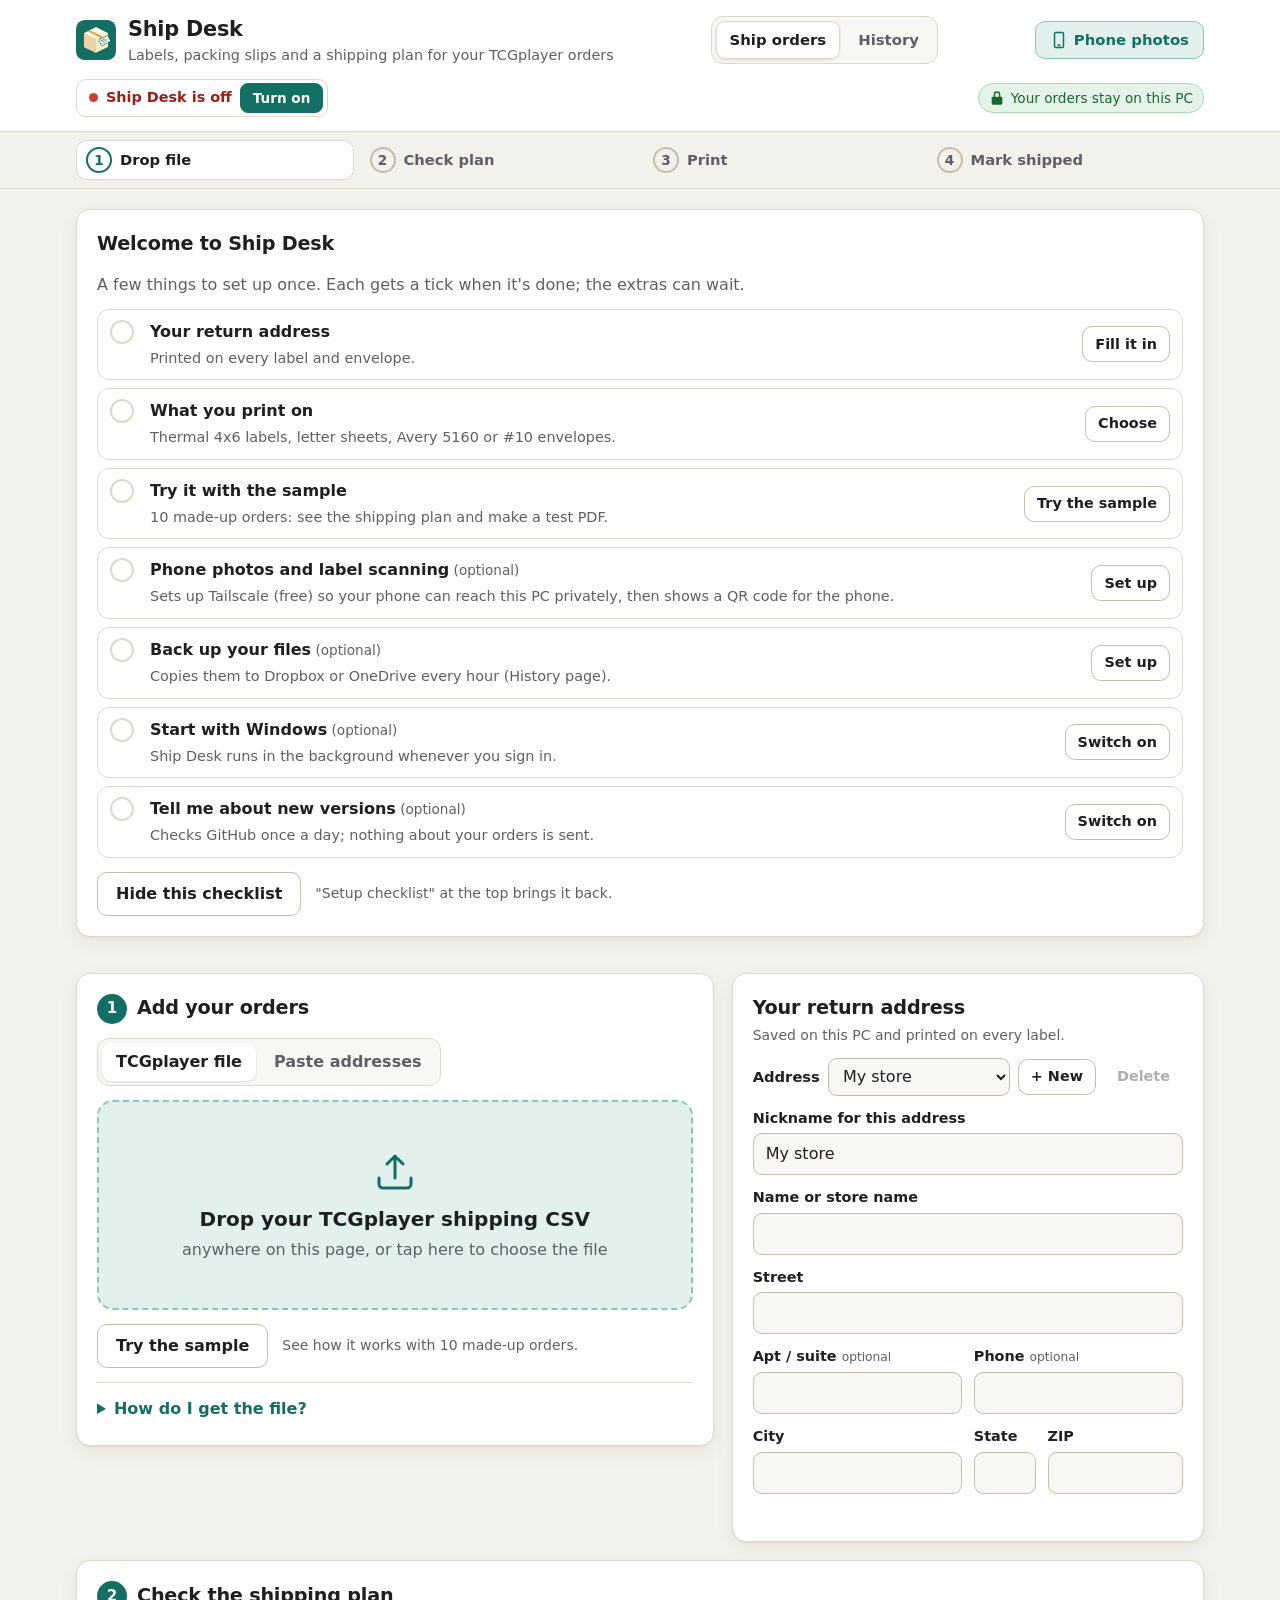
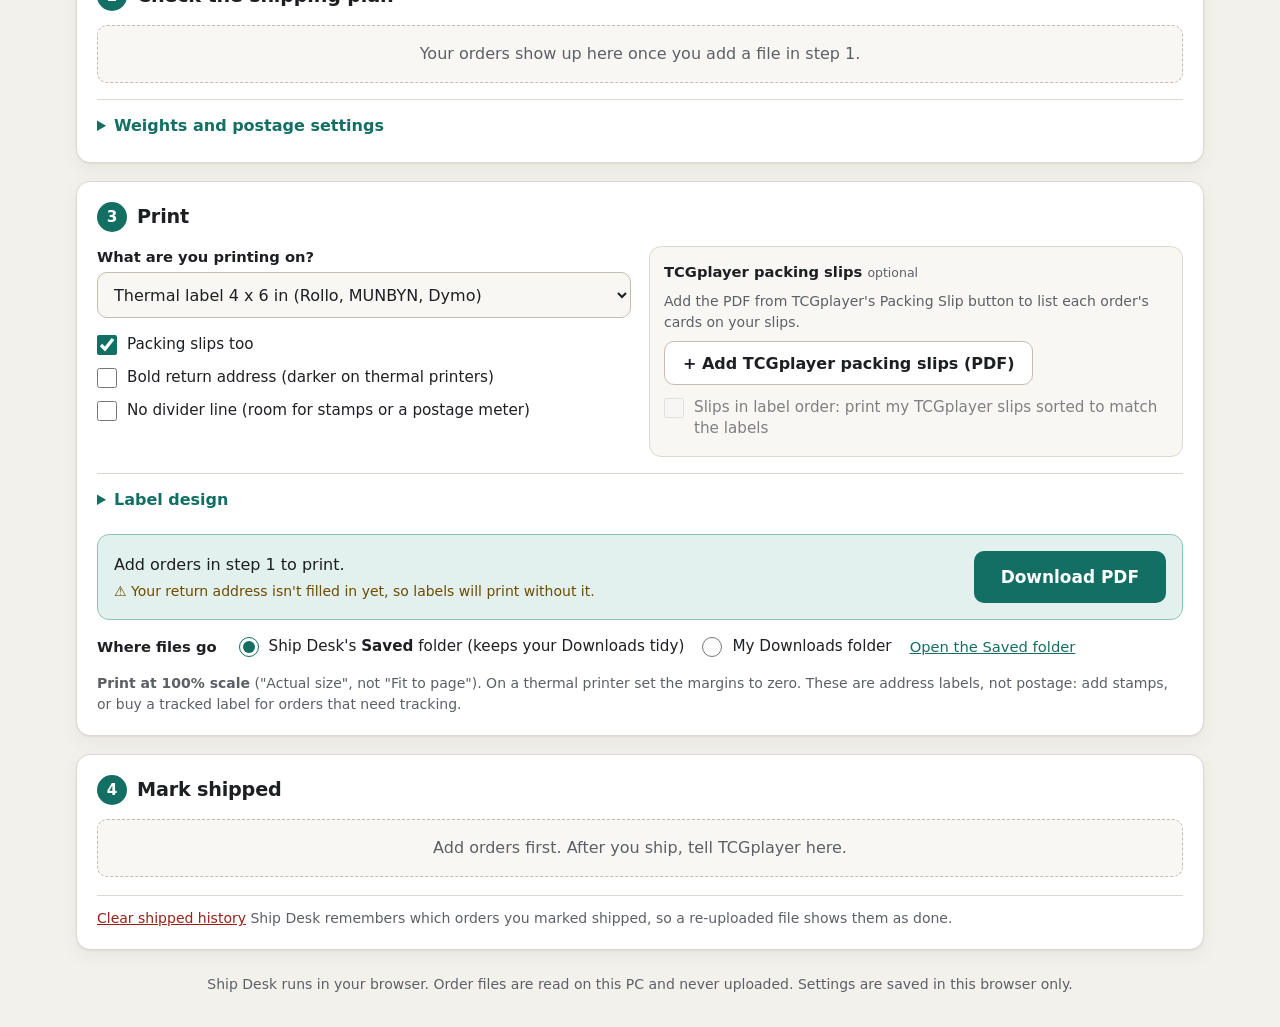
==== app/index.html @ 731dcaa0 "Save progress 2026-10-29: security fixes, Order List check, tracked envelopes + USPS barcode; 1.1.2 " ====
<!doctype html>
<html lang="en">
<head>
<meta charset="utf-8">
<meta name="viewport" content="width=device-width, initial-scale=1">
<title>Ship Desk</title>
<meta name="description" content="Address labels, packing slips and a shipping plan for your TCGplayer orders. Runs on this PC; your orders never leave it.">
<meta name="theme-color" content="#136f63" media="(prefers-color-scheme: light)">
<meta name="theme-color" content="#14181a" media="(prefers-color-scheme: dark)">
<link rel="manifest" href="manifest.webmanifest">
<link rel="icon" href="icon.svg" type="image/svg+xml">
<link rel="apple-touch-icon" href="icon.svg">
<link rel="stylesheet" href="css/app.css">
<script src="vendor/jspdf.umd.min.js"></script>
<script src="vendor/pdf.min.js"></script>
<script src="vendor/qrcode.js"></script>
<script type="module" src="js/app.js"></script>
</head>
<body>
<a class="skip" href="#main">Skip to the app</a>

<header class="top">
  <div class="wrap top-in">
    <div class="brand">
      <img src="icon.svg" alt="" width="40" height="40">
      <div>
        <p class="name">Ship Desk</p>
        <p class="tag">Labels, packing slips and a shipping plan for your TCGplayer orders</p>
      </div>
    </div>
    <nav class="views" aria-label="Pages">
      <a href="#" id="view-ship" class="view-btn" aria-current="page">Ship orders</a>
      <a href="#history" id="view-history" class="view-btn">History <span id="history-count" class="count" hidden></span></a>
    </nav>
    <button type="button" id="btn-phone" class="phone-btn"><svg viewBox="0 0 24 24" width="18" height="18" aria-hidden="true"><path fill="currentColor" d="M8 1h8a3 3 0 0 1 3 3v16a3 3 0 0 1-3 3H8a3 3 0 0 1-3-3V4a3 3 0 0 1 3-3Zm0 2a1 1 0 0 0-1 1v16a1 1 0 0 0 1 1h8a1 1 0 0 0 1-1V4a1 1 0 0 0-1-1H8Zm2 15h4v2h-4v-2Z"/></svg> Phone photos</button>
    <div id="power" class="power" data-state="checking">
      <span class="power-dot" aria-hidden="true"></span>
      <span id="power-text" class="power-text" role="status" aria-live="polite">Checking…</span>
      <button type="button" id="btn-power-off" class="power-btn" hidden>Turn off</button>
      <a id="btn-power-on" class="power-btn on" href="shipdesk://start" hidden
        title="If nothing happens, open Ship Desk from the Start menu">Turn on</a>
      <label id="power-auto-wrap" class="power-auto" title="Start Ship Desk in the background when you log in to Windows" hidden>
        <input type="checkbox" id="power-auto"> Start with Windows</label>
    </div>
    <p class="private"><svg viewBox="0 0 24 24" width="16" height="16" aria-hidden="true"><path fill="currentColor" d="M12 2a5 5 0 0 0-5 5v3H6a2 2 0 0 0-2 2v8a2 2 0 0 0 2 2h12a2 2 0 0 0 2-2v-8a2 2 0 0 0-2-2h-1V7a5 5 0 0 0-5-5Zm-3 8V7a3 3 0 0 1 6 0v3H9Z"/></svg> Your orders stay on this PC</p>
    <button type="button" id="btn-setup" class="link setup-link" hidden>Setup checklist</button>
  </div>
</header>

<nav class="steps" aria-label="Steps">
  <ol class="wrap">
    <li data-step="1"><a href="#step1"><span class="n">1</span><span class="t">Drop file</span></a></li>
    <li data-step="2"><a href="#step2"><span class="n">2</span><span class="t">Check plan</span></a></li>
    <li data-step="3"><a href="#step3"><span class="n">3</span><span class="t">Print</span></a></li>
    <li data-step="4"><a href="#step4"><span class="n">4</span><span class="t">Mark shipped</span></a></li>
  </ol>
</nav>

<main id="main" class="wrap" data-shipdesk>
  <h1 class="sr">Ship Desk</h1>

  <div id="update-note" class="msg info update-note" role="status" hidden>
    <p class="msg-title" id="update-text"></p>
    <p>Download it and run it: it updates this copy and keeps your files and settings.</p>
    <div class="row">
      <a id="update-link" class="btn primary" href="#" target="_blank" rel="noopener">Download it</a>
      <button type="button" id="update-later" class="btn ghost">Not now</button>
    </div>
  </div>

  <section id="welcome" class="card welcome" aria-labelledby="welcome-h" hidden>
    <h2 id="welcome-h">Welcome to Ship Desk</h2>
    <p class="muted">A few things to set up once. Each gets a tick when it's done; the extras can wait.</p>
    <ol id="welcome-list" class="welcome-list"></ol>
    <div class="row">
      <button type="button" id="welcome-hide" class="btn secondary">Hide this checklist</button>
      <span class="muted small">"Setup checklist" at the top brings it back.</span>
    </div>
  </section>

  <div class="top-grid">
    <!-- 1. Orders in -->
    <section id="step1" class="card" aria-labelledby="step1-h">
      <h2 id="step1-h"><span class="step-num" aria-hidden="true">1</span> Add your orders</h2>
      <div class="tabs" role="tablist" aria-label="How to add orders">
        <button type="button" role="tab" id="tab-file" aria-controls="panel-file" aria-selected="true">TCGplayer file</button>
        <button type="button" role="tab" id="tab-paste" aria-controls="panel-paste" aria-selected="false" tabindex="-1">Paste addresses</button>
      </div>

      <div id="panel-file" role="tabpanel" aria-labelledby="tab-file">
        <button type="button" id="dropzone" class="dropzone">
          <svg viewBox="0 0 48 48" width="48" height="48" aria-hidden="true"><path fill="none" stroke="currentColor" stroke-width="3" stroke-linecap="round" stroke-linejoin="round" d="M24 30V8m0 0-8 8m8-8 8 8M8 30v6a4 4 0 0 0 4 4h24a4 4 0 0 0 4-4v-6"/></svg>
          <strong>Drop your TCGplayer shipping CSV</strong>
          <span>anywhere on this page, or tap here to choose the file</span>
        </button>
        <input type="file" id="file-input" class="sr" accept=".csv,text/csv,.txt,.pdf,application/pdf,.xlsx" multiple tabindex="-1" aria-hidden="true">
        <div class="row">
          <button type="button" id="btn-sample" class="btn secondary">Try the sample</button>
          <span class="muted small">See how it works with 10 made-up orders.</span>
        </div>
        <details class="hint">
          <summary>How do I get the file?</summary>
          <ol>
            <li>Open the TCGplayer <strong>Seller Portal</strong> and go to <strong>Orders</strong>.</li>
            <li>Tick the orders you are shipping.</li>
            <li>Click <strong>Export Shipping</strong>. That saves a .csv file: drop it here.</li>
          </ol>
          <p>The <strong>Packing Slip</strong> button makes a PDF, not this file. You can add that PDF too (step 3) to put the item lists on your slips.</p>
        </details>
      </div>

      <div id="panel-paste" role="tabpanel" aria-labelledby="tab-paste" hidden>
        <label for="paste-text" class="lbl">Paste addresses from eBay, Whatnot, PayPal, an email or a spreadsheet</label>
        <p class="muted small" id="paste-help">Leave a blank line between addresses, or put one address per line with commas: Name, Street, City, ST ZIP.</p>
        <textarea id="paste-text" rows="8" aria-describedby="paste-help" spellcheck="false" placeholder="Jamie Sample&#10;12 Maple Ave Apt 3&#10;Springfield, IL 62701&#10;&#10;Robin Test&#10;400 Harbor Rd&#10;Portland, ME 04101"></textarea>
        <div class="row">
          <button type="button" id="btn-paste" class="btn primary">Use these addresses</button>
          <span class="muted small">Pasted orders print the same way, but can't go in the TCGplayer import file.</span>
        </div>
      </div>

      <div id="batch-row" class="row" hidden>
        <span id="batch-info" class="muted small"></span>
        <button type="button" id="btn-clear-batch" class="btn secondary">Clear these orders</button>
      </div>
      <div id="load-msg" class="msg" role="status" aria-live="polite" hidden></div>
    </section>

    <!-- Return address -->
    <section id="return" class="card" aria-labelledby="return-h">
      <h2 id="return-h">Your return address</h2>
      <p class="muted small">Saved on this PC and printed on every label.</p>
      <div class="profile-bar">
        <label for="profile-pick" class="lbl">Address</label>
        <select id="profile-pick"></select>
        <button type="button" id="profile-new" class="btn small secondary">+ New</button>
        <button type="button" id="profile-del" class="btn small ghost">Delete</button>
      </div>
      <form id="return-form" class="form-grid" autocomplete="on" novalidate>
        <label class="f c6">Nickname for this address <input name="label" maxlength="40" placeholder="e.g. Home, Shop"></label>
        <label class="f c6">Name or store name <input name="name" autocomplete="organization" maxlength="60"></label>
        <label class="f c6">Street <input name="street" autocomplete="address-line1" maxlength="60"></label>
        <label class="f c3"><span>Apt / suite <em>optional</em></span> <input name="street2" autocomplete="address-line2" maxlength="60"></label>
        <label class="f c3"><span>Phone <em>optional</em></span> <input name="phone" type="tel" autocomplete="tel" maxlength="20"></label>
        <label class="f c3">City <input name="city" autocomplete="address-level2" maxlength="40"></label>
        <label class="f c1">State <input name="state" autocomplete="address-level1" maxlength="2" autocapitalize="characters"></label>
        <label class="f c2">ZIP <input name="zip" autocomplete="postal-code" inputmode="numeric" maxlength="10"></label>
      </form>
      <p id="return-saved" class="saved small" aria-live="polite"></p>
    </section>
  </div>

  <!-- 2. Plan -->
  <section id="step2" class="card" aria-labelledby="step2-h">
    <h2 id="step2-h"><span class="step-num" aria-hidden="true">2</span> Check the shipping plan</h2>
    <p id="plan-empty" class="empty-note">Your orders show up here once you add a file in step 1.</p>
    <div id="plan-area" hidden>
      <div id="filters" class="filters" role="group" aria-label="Show"></div>
      <p id="totals" class="totals" aria-live="polite"></p>
      <div class="table-wrap">
        <table id="orders-table" class="orders">
          <caption class="sr">Orders and their shipping plan. Ticked orders get printed.</caption>
          <thead>
            <tr>
              <th scope="col" class="c-check"><input type="checkbox" id="check-all" aria-label="Tick or untick every order shown"></th>
              <th scope="col">Order #</th>
              <th scope="col">Buyer</th>
              <th scope="col">Ships to</th>
              <th scope="col" class="num">Items</th>
              <th scope="col" class="num">Value</th>
              <th scope="col">Plan</th>
              <th scope="col">Weight &amp; postage</th>
              <th scope="col">Status</th>
            </tr>
          </thead>
          <tbody></tbody>
        </table>
      </div>
      <p class="legend small">
        <span class="chip tag-envelope">Envelope OK</span> under $20, a stamped envelope is fine.
        <span class="chip tag-tracked-envelope">Tracked envelope (free)</span> under $49.99 when TCGplayer's tracked envelopes are switched on below.
        <span class="chip tag-tracking-recommended">Tracking recommended</span> $20 or more, or the buyer paid for faster shipping.
        <span class="chip tag-tracking-required">Tracking required</span> $49.99 or more.
        <span class="chip tag-signature">Signature required</span> $250 or more.
      </p>
    </div>
    <details class="sub" id="plan-settings">
      <summary>Weights and postage settings</summary>
      <form id="plan-form" class="form-grid" novalidate>
        <label class="f c2">One card (oz) <input name="cardOz" type="number" step="0.01" min="0"></label>
        <label class="f c2">Envelope (oz) <input name="envelopeOz" type="number" step="0.01" min="0"></label>
        <label class="f c2">Packing slip (oz) <input name="slipOz" type="number" step="0.01" min="0"></label>
        <label class="f c2">Toploader (oz) <input name="toploaderOz" type="number" step="0.01" min="0"></label>
        <label class="f c2">Cards per toploader <input name="cardsPerToploader" type="number" step="1" min="1"></label>
        <label class="f c2">Forever stamp value ($) <input name="foreverValue" type="number" step="0.01" min="0.01"></label>
        <label class="check c6"><input name="rigid" type="checkbox"> Envelopes have a toploader (rigid): add the USPS $0.49 non-machinable charge</label>
        <label class="check c6"><input name="trackedEnvelopes" type="checkbox"> I use TCGplayer's free tracked envelopes (orders under $49.99 that fit a letter go in an envelope with stamps; TCGplayer's packing slip carries the USPS tracking barcode)</label>
      </form>
      <p class="muted small">Weights are estimates for stamps. Card weight from your TCGplayer file is used when it has one. <button type="button" id="plan-reset" class="link">Reset to the usual values</button></p>
    </details>
  </section>

  <!-- 3. Print -->
  <section id="step3" class="card" aria-labelledby="step3-h">
    <h2 id="step3-h"><span class="step-num" aria-hidden="true">3</span> Print</h2>
    <form id="output-form" class="out-grid" novalidate>
      <div class="out-main">
        <label for="format" class="lbl">What are you printing on?</label>
        <select id="format" name="format"></select>
        <fieldset class="checks">
          <legend class="sr">Options</legend>
          <label class="check"><input type="checkbox" name="slips"> Packing slips too</label>
          <label class="check"><input type="checkbox" name="boldReturn"> Bold return address (darker on thermal printers)</label>
          <label class="check"><input type="checkbox" name="noDivider"> No divider line (room for stamps or a postage meter)</label>
        </fieldset>
      </div>
      <div class="out-slips">
        <p class="lbl">TCGplayer packing slips <em>optional</em></p>
        <p class="muted small">Add the PDF from TCGplayer's Packing Slip button to list each order's cards on your slips.</p>
        <button type="button" id="btn-slips" class="btn secondary">+ Add TCGplayer packing slips (PDF)</button>
        <input type="file" id="slip-input" class="sr" accept=".pdf,application/pdf" tabindex="-1" aria-hidden="true">
        <div id="slip-msg" class="msg" role="status" aria-live="polite" hidden></div>
        <label class="check" id="slip-order-wrap"><input type="checkbox" name="slipsInLabelOrder" id="slip-order"> Slips in label order: print my TCGplayer slips sorted to match the labels</label>
      </div>
    </form>

    <details class="sub" id="design">
      <summary>Label design</summary>
      <form id="design-form" class="form-grid" novalidate>
        <label class="f c2">Accent colour <input name="accent" type="color"></label>
        <label class="f c2">Font
          <select name="font">
            <option value="helvetica">Sans (clean)</option>
            <option value="times">Serif (classic)</option>
            <option value="courier">Mono (typewriter)</option>
          </select>
        </label>
        <label class="f c2">Thermal darkness <input name="darkness" type="range" min="0" max="3" step="1" aria-describedby="dark-help"></label>
        <p id="dark-help" class="muted small c6">Darker text helps on thermal printers that print light. 0 is normal.</p>
        <div class="f c6">
          <span class="lbl">Logo <em>optional, stays on this PC</em></span>
          <div class="logo-row">
            <img id="logo-preview" alt="Your logo" hidden>
            <button type="button" id="btn-logo" class="btn small secondary">Choose a logo</button>
            <button type="button" id="logo-remove" class="btn small ghost" hidden>Remove logo</button>
            <input type="file" id="logo-input" class="sr" accept="image/*" tabindex="-1" aria-hidden="true">
          </div>
        </div>
        <label class="f c6"><span>Note on each label <em>optional</em></span>
          <input name="note" maxlength="60" aria-describedby="note-count" placeholder="e.g. Thank you for your order!">
        </label>
        <p id="note-count" class="muted small c6 count">0 / 60</p>
        <label class="check c6"><input type="checkbox" name="orderQr" aria-describedby="order-qr-help"> Order QR code on labels, envelopes and packing slips</label>
        <p id="order-qr-help" class="muted small c6">Scan it with Ship Desk Photos on your phone to pick the order for photos. It only holds the order number (or the buyer's name and ZIP for pasted addresses).</p>
        <label class="f c6"><span>QR code link <em>optional, e.g. your TCGplayer store page</em></span> <input name="qrUrl" type="url" inputmode="url" placeholder="https://"></label>
        <label class="f c6"><span>Message on packing slips <em>optional</em></span> <textarea name="slipMessage" rows="2" maxlength="300"></textarea></label>
      </form>
    </details>

    <div class="print-bar">
      <div>
        <p id="print-count" class="print-count"></p>
        <p id="print-warn" class="warn-line small" hidden></p>
      </div>
      <div class="print-actions">
        <button type="button" id="btn-pdf" class="btn primary big">Download PDF</button>
        <button type="button" id="btn-slip-pdf" class="btn ghost small" hidden>Only my slips, in label order</button>
      </div>
    </div>
    <fieldset class="save-to" form="output-form">
      <legend class="lbl">Where files go</legend>
      <label class="check"><input type="radio" name="saveTo" value="folder" form="output-form"> <span>Ship Desk's <strong>Saved</strong> folder (keeps your Downloads tidy)</span></label>
      <label class="check"><input type="radio" name="saveTo" value="downloads" form="output-form"> My Downloads folder</label>
      <button type="button" id="btn-open-folder" class="link">Open the Saved folder</button>
    </fieldset>
    <div id="print-msg" class="msg" role="status" aria-live="polite" hidden></div>
    <p class="reminder small"><strong>Print at 100% scale</strong> ("Actual size", not "Fit to page"). On a thermal printer set the margins to zero. These are address labels, not postage: add stamps, or buy a tracked label for orders that need tracking.</p>
  </section>

  <!-- 4. Shipped -->
  <section id="step4" class="card" aria-labelledby="step4-h">
    <h2 id="step4-h"><span class="step-num" aria-hidden="true">4</span> Mark shipped</h2>
    <p id="ship-empty" class="empty-note">Add orders first. After you ship, tell TCGplayer here.</p>
    <div id="ship-area" hidden>
      <div class="ship-grid">
        <div>
          <label for="track-text" class="lbl">Paste tracking numbers</label>
          <p class="muted small" id="track-help">One per line. Either just the numbers, in the same order as your labels, or the order number then the tracking number.</p>
          <textarea id="track-text" rows="5" aria-describedby="track-help" spellcheck="false" placeholder="9400 1000 0000 0000 0000 00&#10;or: SAMPLE-0005 9400 1000 0000 0000 0000 00"></textarea>
          <button type="button" id="btn-match" class="btn secondary">Match to orders</button>
          <p class="muted small" id="pirate-help">Bought the labels on Pirate Ship? Drop its Shipments export (.xlsx: Reports → View All Shipments → Export) anywhere on this page and the tracking numbers go on the right orders, by buyer name.</p>
          <div id="match-msg" class="msg" role="status" aria-live="polite" hidden></div>
        </div>
        <div>
          <p class="lbl" id="ship-list-h">Orders</p>
          <p class="muted small">Type a tracking number, or tick <strong>Shipped</strong> for envelopes without tracking.</p>
          <ul id="ship-list" class="ship-list" aria-labelledby="ship-list-h"></ul>
        </div>
      </div>
      <div id="ship-warn" class="msg warn" role="status" aria-live="polite" hidden></div>
      <p id="ship-extra" class="ship-sent small" hidden></p>
      <p id="ship-sent" class="ship-sent small" hidden><span id="ship-sent-text"></span>
        <label class="check"><input type="checkbox" id="import-again"> Put them in again</label></p>
      <div class="row ship-actions">
        <button type="button" id="btn-import" class="btn primary">Download TCGplayer import file</button>
        <button type="button" id="btn-pirate" class="btn secondary">Download Pirate Ship CSV</button>
      </div>
      <p class="muted small">Upload the import file in the Seller Portal under <strong>Orders → Import Shipping Info</strong>. The Pirate Ship CSV lists the orders that need a tracked label and don't have one yet, with their estimated weight.</p>
      <div id="ship-msg" class="msg" role="status" aria-live="polite" hidden></div>
    </div>
    <p class="clear-row small"><button type="button" id="btn-clear-shipped" class="link danger">Clear shipped history</button> <span class="muted">Ship Desk remembers which orders you marked shipped, so a re-uploaded file shows them as done.</span></p>
  </section>
</main>

<main id="history-view" class="wrap" hidden>
  <section class="card" aria-labelledby="history-h">
    <h2 id="history-h">History</h2>
    <p class="muted small history-intro">Every order you made labels for or marked shipped, newest first. Kept in this browser on this PC: buyer name, city and ZIP only, no street addresses. Photos you take with <button type="button" class="link" data-open-phone>your phone</button> show in the Photos column. A copy is kept in the <code>Saved\History</code> folder, so clearing the browser doesn't lose it.</p>
    <div id="history-copy" class="msg info" role="status" hidden>
      <p class="msg-title">A saved copy of your History is on this PC</p>
      <p id="history-copy-text"></p>
      <div class="row">
        <button type="button" id="btn-history-restore" class="btn primary">Restore the saved copy</button>
        <button type="button" id="btn-history-keep" class="btn ghost">Keep this browser's History</button>
      </div>
    </div>
    <div id="update-row" class="backup-row small" hidden>
      <label class="check"><input type="checkbox" id="update-on"> Tell me when a new version of Ship Desk is out</label>
      <span id="update-row-text" class="muted"></span>
    </div>
    <div id="backup-row" class="backup-row small" hidden>
      <label class="check"><input type="checkbox" id="backup-on"> Back up the <code>Saved</code> folder every hour to</label>
      <label class="sr" for="backup-to">Where the backup goes</label>
      <select id="backup-to"><option value="dropbox">Dropbox</option><option value="onedrive">OneDrive</option></select>
      <span id="backup-text" class="muted" aria-live="polite"></span>
      <button type="button" id="btn-backup-now" class="link">Back up now</button>
      <button type="button" id="btn-backup-open" class="link">Open the backup folder</button>
    </div>
    <p id="history-empty" class="empty-note">Nothing here yet. Orders show up here after you download labels (step 3) or mark them shipped (step 4).</p>
    <div id="history-area" hidden>
      <div class="history-bar">
        <div id="history-filters" class="filters" role="group" aria-label="Show"></div>
        <label class="history-search"><span class="sr">Search the history</span><input id="history-search" type="search" placeholder="Search order #, buyer, city or tracking" autocomplete="off" spellcheck="false"></label>
      </div>
      <p id="history-totals" class="totals" aria-live="polite"></p>
      <div class="table-wrap">
        <table id="history-table" class="orders history">
          <caption class="sr">Orders you made labels for or marked shipped.</caption>
          <thead>
            <tr>
              <th scope="col">Labels made</th>
              <th scope="col">Order #</th>
              <th scope="col">Buyer</th>
              <th scope="col">Ships to</th>
              <th scope="col" class="num">Value</th>
              <th scope="col">Plan</th>
              <th scope="col">Shipped</th>
              <th scope="col">Photos</th>
              <th scope="col"><span class="sr">Remove</span></th>
            </tr>
          </thead>
          <tbody></tbody>
        </table>
      </div>
      <div class="row">
        <button type="button" id="btn-history-csv" class="btn secondary">Download history (CSV)</button>
        <span class="muted small">Opens in Excel or Google Sheets.</span>
      </div>
      <div id="history-msg" class="msg" role="status" aria-live="polite" hidden></div>
    </div>
    <p class="clear-row small"><button type="button" id="btn-clear-history" class="link danger">Clear history</button> <span class="muted">Forgets this list. It doesn't change anything on TCGplayer.</span></p>
  </section>
</main>

<footer class="foot wrap small muted">
  <p>Ship Desk runs in your browser. Order files are read on this PC and never uploaded. Settings are saved in this browser only.</p>
</footer>

<div id="drop-overlay" class="drop-overlay" hidden aria-hidden="true"><div><strong>Drop to load</strong><span>CSV for orders, PDF for packing slips, Pirate Ship export for tracking, TCGplayer order list to check</span></div></div>
<dialog id="phone-dialog" class="dlg" aria-labelledby="phone-h">
  <div class="dlg-head"><h2 id="phone-h">Phone photos</h2><button type="button" class="dlg-x" data-close aria-label="Close">&times;</button></div>
  <p class="muted dlg-intro">Use your phone to photograph each order: what's inside, the packed mail, and the post office drop-off. The photos are saved on this PC in <code>Saved\Photos</code>, one folder per order, and show in History.</p>
  <div id="phone-body"></div>
</dialog>

<dialog id="photos-dialog" class="dlg wide" aria-labelledby="photos-h">
  <div class="dlg-head"><h2 id="photos-h">Photos</h2><button type="button" class="dlg-x" data-close aria-label="Close">&times;</button></div>
  <div id="photos-body"></div>
</dialog>

<div id="toast" class="toast" role="status" aria-live="polite"></div>
</body>
</html>
---- app/css/app.css ----
/* Ship Desk: one page, light + dark, phone to desktop. */

:root {
  color-scheme: light dark;
  --bg: #f3f1eb;
  --surface: #ffffff;
  --surface-2: #f8f7f3;
  --line: #ddd8cc;
  --line-strong: #c4bdae;
  --text: #1d1f22;
  --muted: #5c6066;
  --brand: #136f63;
  --brand-hover: #0f5a50;
  --brand-ink: #ffffff;
  --brand-soft: #e2f1ed;
  --brand-line: #8cc3b9;
  --focus: #e59a00;
  --ok-bg: #e4f4e8; --ok-text: #1b6331; --ok-line: #a6d8b3;
  --warn-bg: #fff4d8; --warn-text: #6f4a00; --warn-line: #ecd08a;
  --err-bg: #fde9e7; --err-text: #9a1f16; --err-line: #f0b2aa;
  --info-bg: #e8f0fb; --info-text: #1f477f; --info-line: #b3c9ea;
  --t-env-bg: #e0f3e4; --t-env-fg: #17602d; --t-env-dot: #2f9a4c;
  --t-rec-bg: #fdf0cf; --t-rec-fg: #6e4a00; --t-rec-dot: #d79a00;
  --t-req-bg: #e1eafc; --t-req-fg: #1e4597; --t-req-dot: #3a6fe0;
  --t-sig-bg: #fbe2ea; --t-sig-fg: #941a43; --t-sig-dot: #d13c6c;
  --radius: 14px;
  --shadow: 0 1px 2px rgb(30 25 10 / .06), 0 6px 20px rgb(30 25 10 / .05);
  --font: system-ui, -apple-system, "Segoe UI", Roboto, "Helvetica Neue", Arial, sans-serif;
  --mono: ui-monospace, "Cascadia Mono", Consolas, monospace;
}

@media (prefers-color-scheme: dark) {
  :root {
    --bg: #111416;
    --surface: #1a1e21;
    --surface-2: #22272b;
    --line: #2f363b;
    --line-strong: #435057;
    --text: #e8e6e1;
    --muted: #a3a9ad;
    --brand: #3fb5a3;
    --brand-hover: #5cc8b7;
    --brand-ink: #0b1a17;
    --brand-soft: #173430;
    --brand-line: #2d6c62;
    --focus: #ffbf3c;
    --ok-bg: #16301e; --ok-text: #9fe0b1; --ok-line: #2b5b39;
    --warn-bg: #33290f; --warn-text: #f3d385; --warn-line: #66511a;
    --err-bg: #3a1714; --err-text: #ffb2a8; --err-line: #6e2a23;
    --info-bg: #172640; --info-text: #b3cdf5; --info-line: #2b4570;
    --t-env-bg: #173523; --t-env-fg: #a5e3b6; --t-env-dot: #4cc672;
    --t-rec-bg: #3a2e0e; --t-rec-fg: #f5d488; --t-rec-dot: #f0b429;
    --t-req-bg: #1a2c52; --t-req-fg: #b6cbfa; --t-req-dot: #6d97f2;
    --t-sig-bg: #451a2a; --t-sig-fg: #fdb4cb; --t-sig-dot: #ec6893;
    --shadow: 0 1px 2px rgb(0 0 0 / .4);
  }
}

*, *::before, *::after { box-sizing: border-box; }
html { -webkit-text-size-adjust: 100%; scroll-padding-top: 64px; }
body {
  margin: 0;
  background: var(--bg);
  color: var(--text);
  font: 16px/1.5 var(--font);
  overflow-x: hidden;
}
h1, h2, h3, p { margin: 0; }
button, input, select, textarea { font: inherit; color: inherit; }
img { max-width: 100%; }
a { color: var(--brand); }
code { font-family: var(--mono); font-size: .86em; }
[hidden] { display: none !important; }

.wrap { max-width: 1160px; margin: 0 auto; padding: 0 16px; }
.sr { position: absolute !important; width: 1px; height: 1px; padding: 0; margin: -1px; overflow: hidden; clip: rect(0 0 0 0); white-space: nowrap; border: 0; }
.skip { position: absolute; left: 8px; top: -60px; z-index: 50; background: var(--brand); color: var(--brand-ink); padding: 8px 14px; border-radius: 8px; }
.skip:focus { top: 8px; }
.muted { color: var(--muted); }
.small { font-size: .875rem; }
.row { display: flex; flex-wrap: wrap; align-items: center; gap: 8px 14px; margin-top: 14px; }

:focus-visible { outline: 3px solid var(--focus); outline-offset: 2px; border-radius: 6px; }

/* ---------- header + steps ---------- */

.top { background: var(--surface); border-bottom: 1px solid var(--line); }
.top-in { display: flex; align-items: center; justify-content: space-between; gap: 12px 24px; flex-wrap: wrap; padding-top: 14px; padding-bottom: 14px; }
.brand { display: flex; align-items: center; gap: 12px; min-width: 0; }
.brand img { flex: none; }
.brand .name { font-weight: 800; font-size: 1.3rem; letter-spacing: -.01em; }
.brand .tag { color: var(--muted); font-size: .9rem; }
.private { display: inline-flex; align-items: center; gap: 6px; font-size: .85rem; color: var(--ok-text); background: var(--ok-bg); border: 1px solid var(--ok-line); padding: 4px 10px; border-radius: 999px; }

.views { display: flex; gap: 4px; padding: 4px; background: var(--surface-2); border: 1px solid var(--line); border-radius: 12px; }
.view-btn { display: inline-flex; align-items: center; gap: 6px; padding: 6px 14px; min-height: 38px; border-radius: 9px; text-decoration: none; color: var(--muted); font-weight: 650; font-size: .93rem; }
.view-btn:hover { color: var(--text); }
.view-btn[aria-current="page"] { background: var(--surface); color: var(--text); box-shadow: 0 1px 3px rgb(0 0 0 / .12), inset 0 0 0 1px var(--line); }
.view-btn .count { display: inline-block; min-width: 22px; padding: 0 6px; border-radius: 999px; background: var(--brand); color: var(--brand-ink); font-size: .78rem; text-align: center; line-height: 1.6; }

.steps { position: sticky; top: 0; z-index: 20; background: color-mix(in srgb, var(--bg) 88%, transparent); backdrop-filter: blur(8px); border-bottom: 1px solid var(--line); }
.steps ol { list-style: none; display: grid; grid-template-columns: repeat(4, 1fr); gap: 6px; padding-top: 8px; padding-bottom: 8px; }
.steps a { display: flex; align-items: center; gap: 8px; text-decoration: none; color: var(--muted); padding: 6px 10px; border-radius: 10px; font-weight: 600; font-size: .92rem; min-height: 40px; }
.steps a:hover { background: var(--surface); color: var(--text); }
.steps .n { flex: none; display: inline-grid; place-items: center; width: 26px; height: 26px; border-radius: 50%; border: 2px solid var(--line-strong); font-size: .85rem; }
.steps li.done .n { background: var(--brand); border-color: var(--brand); color: var(--brand-ink); }
.steps li.done .n { font-size: 0; }
.steps li.done .n::after { content: "✓"; font-size: .85rem; }
.steps a[aria-current="step"] { color: var(--text); background: var(--surface); box-shadow: inset 0 0 0 1px var(--line); }
.steps a[aria-current="step"] .n { border-color: var(--brand); color: var(--brand); }

/* ---------- cards ---------- */

main.wrap { padding-top: 20px; padding-bottom: 24px; display: grid; gap: 18px; }
.top-grid { display: grid; gap: 18px; align-items: start; }
@media (min-width: 960px) { .top-grid { grid-template-columns: minmax(0, 1.35fr) minmax(0, 1fr); } }

.card { background: var(--surface); border: 1px solid var(--line); border-radius: var(--radius); box-shadow: var(--shadow); padding: 20px; min-width: 0; }
.card h2 { display: flex; align-items: center; gap: 10px; font-size: 1.2rem; margin-bottom: 14px; letter-spacing: -.01em; }
.step-num { display: inline-grid; place-items: center; width: 30px; height: 30px; border-radius: 50%; background: var(--brand); color: var(--brand-ink); font-size: .95rem; flex: none; }
#return h2 { margin-bottom: 2px; }
.empty-note { color: var(--muted); background: var(--surface-2); border: 1px dashed var(--line-strong); border-radius: 10px; padding: 16px; text-align: center; }

/* ---------- tabs + drop zone ---------- */

.tabs { display: inline-flex; gap: 4px; padding: 4px; background: var(--surface-2); border: 1px solid var(--line); border-radius: 12px; margin-bottom: 14px; }
.tabs [role="tab"] { border: 0; background: transparent; padding: 7px 14px; border-radius: 9px; font-weight: 600; color: var(--muted); cursor: pointer; min-height: 38px; }
.tabs [role="tab"][aria-selected="true"] { background: var(--surface); color: var(--text); box-shadow: 0 1px 3px rgb(0 0 0 / .12); }

.dropzone {
  width: 100%; min-height: 210px; display: flex; flex-direction: column; align-items: center; justify-content: center; gap: 6px;
  padding: 24px 16px; text-align: center; cursor: pointer;
  background: var(--brand-soft); color: var(--text);
  border: 2px dashed var(--brand-line); border-radius: 16px;
  transition: border-color .15s, transform .15s, background .15s;
}
.dropzone svg { color: var(--brand); margin-bottom: 4px; }
.dropzone strong { font-size: 1.25rem; line-height: 1.3; }
.dropzone span { color: var(--muted); }
.dropzone:hover { border-color: var(--brand); border-style: solid; }
.dropzone:active { transform: scale(.995); }

.hint { margin-top: 14px; border-top: 1px solid var(--line); padding-top: 10px; }
.hint summary, details.sub summary { cursor: pointer; font-weight: 600; color: var(--brand); padding: 4px 0; }
.hint ol { margin: 8px 0; padding-left: 22px; }
.hint li { margin: 3px 0; }
.hint p { font-size: .92rem; color: var(--muted); }

.lbl { display: block; font-weight: 600; font-size: .92rem; margin-bottom: 4px; }
.lbl em, .f em { font-style: normal; font-weight: 400; color: var(--muted); font-size: .85em; }

textarea { width: 100%; resize: vertical; min-height: 96px; padding: 10px 12px; border: 1px solid var(--line-strong); border-radius: 10px; background: var(--surface-2); font-family: var(--mono); font-size: .9rem; margin-top: 6px; }
#paste-help { margin-top: 0; }

/* ---------- messages ---------- */

.msg { margin-top: 14px; padding: 12px 14px; border-radius: 10px; border: 1px solid; font-size: .93rem; display: grid; gap: 6px; }
.msg.ok { background: var(--ok-bg); color: var(--ok-text); border-color: var(--ok-line); }
.msg.warn { background: var(--warn-bg); color: var(--warn-text); border-color: var(--warn-line); }
.msg.error { background: var(--err-bg); color: var(--err-text); border-color: var(--err-line); }
.msg.info { background: var(--info-bg); color: var(--info-text); border-color: var(--info-line); }
.msg-title { font-weight: 700; }
.welcome { margin-bottom: 18px; }
.welcome-list { list-style: none; margin: 12px 0 0; padding: 0; display: grid; gap: 8px; }
.welcome-list li { display: grid; grid-template-columns: 28px 1fr auto; gap: 4px 12px; align-items: center; padding: 10px 12px; border: 1px solid var(--line); border-radius: 12px; }
.welcome-list li.done { opacity: .72; }
.welcome-list .tick { width: 24px; height: 24px; border-radius: 50%; border: 2px solid var(--line); display: grid; place-items: center; font-weight: 800; font-size: .85rem; }
.welcome-list li.done .tick { background: var(--brand, #136f63); border-color: transparent; color: #fff; }
.welcome-list .w-title { font-weight: 700; }
.welcome-list .w-opt { font-weight: 500; color: var(--muted, #667); font-size: .85rem; }
.welcome-list .w-text { grid-column: 2; font-size: .9rem; color: var(--muted, #667); }
.welcome-list button { grid-column: 3; grid-row: 1 / span 2; }
@media (max-width: 560px) { .welcome-list li { grid-template-columns: 28px 1fr; } .welcome-list button { grid-column: 2; grid-row: auto; justify-self: start; } }
.setup-link { font-size: .85rem; }
.update-note { margin-bottom: 14px; }
.backup-row { display: flex; flex-wrap: wrap; align-items: center; gap: 6px 14px; margin: 4px 0 14px; }
.msg ul.plain { margin: 0; padding-left: 18px; }
.msg code { background: rgb(127 127 127 / .14); padding: 1px 6px; border-radius: 5px; margin: 2px 4px 2px 0; display: inline-block; word-break: break-all; }
.found { display: flex; flex-wrap: wrap; align-items: center; gap: 2px; }
.found .muted { color: inherit; opacity: .85; margin-right: 4px; }

/* ---------- buttons + forms ---------- */

.btn { display: inline-flex; align-items: center; justify-content: center; gap: 6px; min-height: 44px; padding: 0 18px; border-radius: 10px; border: 1px solid transparent; font-weight: 650; cursor: pointer; text-align: center; line-height: 1.2; }
.btn.small { min-height: 36px; padding: 0 12px; font-size: .9rem; }
.btn.big { min-height: 52px; padding: 0 26px; font-size: 1.06rem; }
.btn.primary { background: var(--brand); color: var(--brand-ink); }
.btn.primary:hover { background: var(--brand-hover); }
.btn.secondary { background: var(--surface); border-color: var(--line-strong); }
.btn.secondary:hover { border-color: var(--brand); color: var(--brand); }
.btn.ghost { background: transparent; color: var(--muted); }
.btn.ghost:hover { color: var(--text); background: var(--surface-2); }
.btn:disabled { opacity: .5; cursor: not-allowed; }
.link { border: 0; background: none; padding: 0; color: var(--brand); text-decoration: underline; cursor: pointer; font-size: inherit; }
.link.danger { color: var(--err-text); }

.form-grid { display: grid; grid-template-columns: repeat(6, minmax(0, 1fr)); gap: 12px; margin-top: 12px; }
.c1 { grid-column: span 1; } .c2 { grid-column: span 2; } .c3 { grid-column: span 3; } .c6 { grid-column: 1 / -1; }
.f { display: flex; flex-direction: column; gap: 4px; font-weight: 600; font-size: .9rem; min-width: 0; }
.f input, .f select, select, .f textarea {
  width: 100%; min-height: 42px; padding: 0 12px; border: 1px solid var(--line-strong); border-radius: 9px;
  background: var(--surface-2); font-weight: 400; font-size: 1rem; min-width: 0;
}
.f textarea { padding: 8px 12px; min-height: 64px; font-family: var(--font); font-size: .95rem; margin: 0; }
.f input[type="color"] { padding: 3px; cursor: pointer; }
.f input[type="range"] { padding: 0; accent-color: var(--brand); }
input:hover, select:hover, textarea:hover { border-color: var(--brand-line); }
.check { display: flex; align-items: flex-start; gap: 10px; font-size: .95rem; cursor: pointer; line-height: 1.35; padding: 4px 0; }
.check input, input[type="checkbox"] { width: 20px; height: 20px; margin: 0; flex: none; accent-color: var(--brand); cursor: pointer; }
.check input { margin-top: 1px; }
.check.disabled { opacity: .55; cursor: not-allowed; }
.count { text-align: right; margin-top: -8px; }
.saved { color: var(--ok-text); min-height: 1.4em; margin-top: 8px; }

.profile-bar { display: flex; flex-wrap: wrap; align-items: center; gap: 8px; margin-top: 12px; }
.profile-bar .lbl { margin: 0; }
.profile-bar select { flex: 1 1 140px; width: auto; min-height: 38px; padding: 0 10px; border: 1px solid var(--line-strong); border-radius: 9px; background: var(--surface-2); }

details.sub { margin-top: 16px; border-top: 1px solid var(--line); padding-top: 10px; }
details.sub > p { margin-top: 10px; }

/* ---------- plan table ---------- */

.filters { display: flex; flex-wrap: wrap; gap: 8px; margin-bottom: 12px; }
.filter { border: 1px solid var(--line-strong); background: var(--surface); padding: 6px 12px; border-radius: 999px; cursor: pointer; font-weight: 600; font-size: .9rem; min-height: 38px; color: var(--muted); }
.filter .count { display: inline-block; min-width: 22px; padding: 0 6px; border-radius: 999px; background: var(--surface-2); color: var(--text); font-size: .8rem; text-align: center; margin: 0; }
.filter[aria-pressed="true"] { background: var(--text); color: var(--bg); border-color: var(--text); }
.filter[aria-pressed="true"] .count { background: var(--bg); color: var(--text); }
.filter:hover { border-color: var(--brand); }

.totals { display: flex; flex-wrap: wrap; align-items: center; gap: 4px 6px; margin-bottom: 12px; font-size: .93rem; }
.totals .tags { display: inline-flex; flex-wrap: wrap; gap: 4px 12px; margin-left: 8px; }
.totals .stamps { flex-basis: 100%; color: var(--muted); }
.dot { display: inline-flex; align-items: center; gap: 6px; white-space: nowrap; }
.dot::before { content: ""; width: 9px; height: 9px; border-radius: 50%; background: var(--dotc, currentColor); }

.chip { display: inline-flex; align-items: center; gap: 6px; padding: 3px 10px; border-radius: 999px; font-weight: 650; font-size: .8rem; white-space: nowrap; background: var(--chip-bg); color: var(--chip-fg); line-height: 1.5; }
.chip::before { content: ""; width: 8px; height: 8px; border-radius: 50%; background: var(--dotc); flex: none; }
.tag-envelope { --chip-bg: var(--t-env-bg); --chip-fg: var(--t-env-fg); --dotc: var(--t-env-dot); }
.tag-tracked-envelope { --chip-bg: var(--t-env-bg); --chip-fg: var(--t-env-fg); --dotc: var(--t-req-dot); }
.tag-tracking-recommended { --chip-bg: var(--t-rec-bg); --chip-fg: var(--t-rec-fg); --dotc: var(--t-rec-dot); }
.tag-tracking-required { --chip-bg: var(--t-req-bg); --chip-fg: var(--t-req-fg); --dotc: var(--t-req-dot); }
.tag-signature { --chip-bg: var(--t-sig-bg); --chip-fg: var(--t-sig-fg); --dotc: var(--t-sig-dot); }

.table-wrap { overflow-x: auto; border: 1px solid var(--line); border-radius: 12px; }
table.orders { width: 100%; border-collapse: collapse; font-size: .93rem; }
.orders th { text-align: left; font-size: .76rem; text-transform: uppercase; letter-spacing: .04em; color: var(--muted); background: var(--surface-2); font-weight: 700; padding: 10px; border-bottom: 1px solid var(--line); white-space: nowrap; }
.orders td { padding: 10px; border-bottom: 1px solid var(--line); vertical-align: middle; }
.orders tbody tr:last-child td { border-bottom: 0; }
.orders tbody tr:hover { background: var(--surface-2); }
.orders tr.off td:not(.c-check) { opacity: .5; }
.orders .num { text-align: right; font-variant-numeric: tabular-nums; }
.orders .c-check { width: 44px; text-align: center; }
.orders .c-check input { vertical-align: middle; }
.orders .oid { font-family: var(--mono); font-weight: 600; font-size: .86rem; white-space: nowrap; }
.orders .sub { display: block; font-size: .8rem; line-height: 1.3; }
.orders .c-id .sub { margin-top: 2px; }
.orders .c-buyer { font-weight: 600; }
.orders .c-weight { white-space: nowrap; }
.orders .w { font-variant-numeric: tabular-nums; }
.orders tr.none td { text-align: center; color: var(--muted); padding: 24px; }
.warn-text { color: var(--warn-text); white-space: normal; }
.status { display: inline-block; font-size: .82rem; font-weight: 600; white-space: nowrap; }
.status.done { color: var(--ok-text); }
.status.done::before { content: "✓ "; }
.status.info { color: var(--info-text); }
.status.todo { color: var(--muted); font-weight: 500; }
.legend { margin-top: 12px; color: var(--muted); line-height: 2; }
.legend .chip { margin-left: 8px; }
.legend .chip:first-child { margin-left: 0; }

/* phone: each order becomes a small card */
@media (max-width: 760px) {
  .table-wrap { border: 0; overflow: visible; }
  table.orders, .orders tbody { display: block; }
  .orders thead tr { display: flex; align-items: center; gap: 10px; padding: 0 0 8px 12px; }
  .orders thead th { display: none; background: none; border: 0; padding: 0; }
  .orders thead th.c-check { display: block; width: auto; }
  .orders thead th.c-check::after { content: "Tick all"; text-transform: none; letter-spacing: 0; font-size: .9rem; font-weight: 600; color: var(--text); margin-left: 8px; vertical-align: middle; }
  .orders thead th.c-check { display: flex; align-items: center; }
  .orders tbody tr {
    display: grid; grid-template-columns: 34px auto auto minmax(0, 1fr); column-gap: 14px; row-gap: 2px;
    grid-template-areas: "check id id plan" "check buyer buyer buyer" "check dest dest dest" "check items value weight" "check status status status";
    border: 1px solid var(--line); border-radius: 12px; padding: 12px; margin-bottom: 10px; background: var(--surface);
  }
  .orders td { border: 0; padding: 0; }
  .orders .c-check { grid-area: check; width: auto; text-align: left; padding-top: 2px; }
  .orders .c-id { grid-area: id; }
  .orders .c-id .sub { display: inline; margin-left: 8px; }
  .orders .c-plan { grid-area: plan; justify-self: end; }
  .orders .c-buyer { grid-area: buyer; font-size: 1rem; }
  .orders .c-dest { grid-area: dest; color: var(--muted); }
  .orders .c-items { grid-area: items; text-align: left; margin-top: 4px; }
  .orders .c-value { grid-area: value; text-align: left; margin-top: 4px; }
  .orders .c-items::before { content: "Items "; color: var(--muted); }
  .orders .c-weight { grid-area: weight; justify-self: end; text-align: right; margin-top: 4px; }
  .orders .c-weight .sub { display: inline; margin-left: 6px; }
  .orders .c-status { grid-area: status; margin-top: 4px; }
  .orders tr.none { display: block; }
  .orders tr.none td { display: block; }
}

/* ---------- print ---------- */

.out-grid { display: grid; gap: 18px; }
@media (min-width: 860px) { .out-grid { grid-template-columns: minmax(0, 1fr) minmax(0, 1fr); } }
.out-main select { width: 100%; min-height: 46px; padding: 0 12px; border: 1px solid var(--line-strong); border-radius: 10px; background: var(--surface-2); font-size: 1rem; }
.checks { border: 0; padding: 0; margin: 12px 0 0; display: grid; gap: 4px; }
.out-slips { background: var(--surface-2); border: 1px solid var(--line); border-radius: 12px; padding: 14px; display: grid; gap: 8px; align-content: start; }
.out-slips .lbl { margin: 0; }
.out-slips .btn { justify-self: start; }
.out-slips .msg { margin-top: 0; }

.logo-row { display: flex; flex-wrap: wrap; align-items: center; gap: 10px; }
#logo-preview { max-height: 56px; max-width: 160px; border: 1px solid var(--line); border-radius: 8px; padding: 4px; background: #fff; }

.print-bar { display: flex; flex-wrap: wrap; align-items: center; justify-content: space-between; gap: 12px 20px; margin-top: 18px; padding: 16px; border-radius: 12px; background: var(--brand-soft); border: 1px solid var(--brand-line); }
.print-count { font-size: 1rem; }
.fmt-hint { display: block; margin-top: 2px; }
.warn-line { color: var(--warn-text); margin-top: 4px; }
.warn-line::before { content: "⚠ "; }
.print-actions { display: flex; flex-wrap: wrap; align-items: center; gap: 8px; }
.reminder { margin-top: 12px; color: var(--muted); }
.save-to { display: flex; flex-wrap: wrap; align-items: center; gap: 6px 18px; margin: 12px 0 0; padding: 0; border: 0; font-size: .92rem; }
.save-to legend { float: left; margin: 0 4px 0 0; padding: 0; }
.save-to .check { margin: 0; }
.saved-where code { word-break: break-all; }

/* ---------- shipped ---------- */

.ship-grid { display: grid; gap: 18px; }
@media (min-width: 900px) { .ship-grid { grid-template-columns: minmax(0, 1fr) minmax(0, 1.4fr); } }
.ship-grid textarea + .btn { margin-top: 10px; }
.ship-list { list-style: none; margin: 8px 0 0; padding: 0; border: 1px solid var(--line); border-radius: 12px; max-height: 460px; overflow: auto; }
.ship-row { display: grid; grid-template-columns: minmax(0, 1fr) minmax(0, 220px) auto; align-items: center; gap: 8px 12px; padding: 10px 12px; border-bottom: 1px solid var(--line); }
.ship-row:last-child { border-bottom: 0; }
.ship-row .who { display: flex; flex-wrap: wrap; align-items: center; gap: 2px 8px; min-width: 0; }
.ship-row .oid { font-family: var(--mono); font-weight: 600; font-size: .86rem; }
.ship-row .who .muted { font-size: .9rem; overflow: hidden; text-overflow: ellipsis; white-space: nowrap; max-width: 100%; }
.trk-input { min-height: 38px; width: 100%; padding: 0 10px; border: 1px solid var(--line-strong); border-radius: 8px; background: var(--surface-2); font-family: var(--mono); font-size: .88rem; }
.ship-check { white-space: nowrap; font-size: .9rem; }
@media (max-width: 560px) {
  .ship-row { grid-template-columns: minmax(0, 1fr) auto; }
  .ship-row .who { grid-column: 1 / -1; }
  /* On a phone the page scrolls; a scroll box inside it hid orders 6+ behind an exact row edge. */
  .ship-list { max-height: none; overflow: visible; }
}
.ship-actions { margin-top: 16px; }
.ship-actions + p { margin-top: 10px; }
#ship-warn { margin-top: 16px; }
.clear-row { margin-top: 18px; padding-top: 12px; border-top: 1px solid var(--line); }

/* ---------- history ---------- */

.history-intro { margin: -6px 0 14px; }
.history-bar { display: flex; flex-wrap: wrap; align-items: flex-start; justify-content: space-between; gap: 8px 16px; }
.history-bar .filters { margin-bottom: 8px; }
.history-search { flex: 0 1 340px; min-width: 0; }
.history-search input { width: 100%; min-height: 40px; padding: 0 12px; border: 1px solid var(--line-strong); border-radius: 10px; background: var(--surface-2); }
.history .c-printed { white-space: nowrap; }
.history .c-printed .sub { margin-top: 2px; }
.history .hship { display: grid; grid-template-columns: auto minmax(110px, 160px); align-items: center; gap: 4px 10px; }
.history .hship a { grid-column: 1 / -1; justify-self: start; }
.history .trk-input { min-height: 34px; }
.history .c-del { text-align: right; padding-right: 16px; }
.history .c-del .link { font-size: .85rem; }

@media (max-width: 760px) {
  .history thead tr { display: none; }
  .history tbody tr {
    grid-template-columns: minmax(0, 1fr) auto;
    grid-template-areas: "id plan" "buyer buyer" "dest value" "printed printed" "photos photos" "ship ship" "del del";
  }
  .history .c-printed { grid-area: printed; margin-top: 4px; }
  .history .c-printed .sub { display: inline; margin-left: 8px; }
  .history .c-value { grid-area: value; justify-self: end; }
  .history .c-ship { grid-area: ship; margin-top: 8px; }
  .history .hship { grid-template-columns: auto minmax(0, 1fr); }
  .history .c-del { grid-area: del; text-align: left; margin-top: 6px; }
  .history .c-photos { grid-area: photos; margin-top: 6px; }
  .history .c-photos .sub { display: inline; margin-left: 8px; }
}
@media (max-width: 600px) {
  .top-in { row-gap: 10px; }
  .views { order: 3; width: 100%; }
  .phone-btn { order: 2; }
  .view-btn { flex: 1; justify-content: center; }
}

.history .c-photos { min-width: 84px; }
.history .c-photos .sub { display: block; font-size: .8rem; margin-top: 2px; white-space: nowrap; }
.history .h-photos { font-size: .9rem; padding: 0; }

/* ---------- phone photos ---------- */

.phone-btn { display: inline-flex; align-items: center; gap: 6px; min-height: 38px; padding: 0 14px; border-radius: 10px; border: 1px solid var(--brand-line); background: var(--brand-soft); color: var(--brand); font-weight: 700; font-size: .93rem; cursor: pointer; }
.phone-btn:hover { border-color: var(--brand); }

/* already sent to TCGplayer */
.sent { display: inline-block; padding: 1px 8px; border-radius: 999px; background: var(--ok-bg); color: var(--ok-text); border: 1px solid var(--ok-line); font-weight: 600; white-space: nowrap; }
.tcg-open { display: inline-block; padding: 1px 8px; border-radius: 999px; background: var(--warn-bg); color: var(--warn-text); border: 1px solid var(--warn-line); font-weight: 600; white-space: nowrap; }
.ship-sent { display: flex; flex-wrap: wrap; align-items: center; gap: 6px 14px; margin: 10px 0 0; color: var(--muted); }

/* Ship Desk on/off */
.power { display: inline-flex; align-items: center; gap: 8px; min-height: 38px; padding: 0 4px 0 12px; border-radius: 10px; border: 1px solid var(--line); background: var(--surface); font-size: .9rem; }
.power-dot { width: 9px; height: 9px; border-radius: 50%; background: var(--muted); flex: none; }
.power[data-state="on"] .power-dot { background: #2f9a4c; }
.power[data-state="off"] .power-dot { background: #d13c2c; }
.power[data-state="stopping"] .power-dot, .power[data-state="starting"] .power-dot, .power[data-state="checking"] .power-dot { background: #d79a00; animation: power-pulse 1s ease-in-out infinite; }
@keyframes power-pulse { 50% { opacity: .3; } }
.power-text { font-weight: 650; white-space: nowrap; }
.power[data-state="off"] .power-text { color: var(--err-text); }
.power-btn { display: inline-flex; align-items: center; min-height: 30px; padding: 0 12px; border-radius: 8px; border: 1px solid var(--line-strong); background: var(--surface-2); color: var(--text); font: inherit; font-weight: 650; font-size: .85rem; text-decoration: none; cursor: pointer; }
.power-btn:hover { border-color: var(--text); }
.power-btn.on { background: var(--brand); border-color: var(--brand); color: var(--brand-ink); }
.power-btn[hidden] { display: none; }
.power-auto { display: inline-flex; align-items: center; gap: 6px; padding: 0 8px 0 4px; font-size: .85rem; color: var(--muted); white-space: nowrap; cursor: pointer; }
.power-auto[hidden] { display: none; }
.power-auto input { width: 16px; height: 16px; }
@media (prefers-reduced-motion: reduce) { .power-dot { animation: none !important; } }
.history-intro .link { padding: 0; font-size: inherit; }

.dlg { width: min(640px, calc(100% - 32px)); max-height: calc(100% - 48px); padding: 0 22px 22px; border: 1px solid var(--line); border-radius: var(--radius); background: var(--surface); color: var(--text); box-shadow: 0 20px 60px rgb(0 0 0 / .3); }
.dlg.wide { width: min(980px, calc(100% - 32px)); }
.dlg::backdrop { background: rgb(10 14 16 / .55); }
.dlg-head { position: sticky; top: 0; z-index: 1; display: flex; align-items: center; justify-content: space-between; gap: 12px; padding: 18px 0 10px; background: var(--surface); }
.dlg-head h2 { font-size: 1.2rem; min-width: 0; overflow-wrap: anywhere; }
.dlg-x { flex: none; width: 40px; height: 40px; border-radius: 10px; border: 1px solid var(--line); background: var(--surface-2); font-size: 1.5rem; line-height: 1; cursor: pointer; }
.dlg-intro { margin-bottom: 14px; }
.dlg p + p { margin-top: 8px; }

.phone-grid { display: grid; grid-template-columns: 200px minmax(0, 1fr); gap: 18px; align-items: center; }
.qr-box { padding: 8px; background: #fff; border: 1px solid var(--line); border-radius: 12px; }
.qr { display: block; width: 100%; height: auto; }
.phone-steps { margin: 0; padding-left: 20px; display: grid; gap: 8px; }
.phone-facts { display: grid; grid-template-columns: auto minmax(0, 1fr); gap: 6px 14px; margin: 16px 0 10px; }
.phone-facts dt { font-weight: 650; color: var(--muted); }
.phone-facts dd { margin: 0; overflow-wrap: anywhere; }
.pair-code { font-size: 1.05rem; font-weight: 700; letter-spacing: .06em; }
@media (max-width: 560px) {
  .phone-grid { grid-template-columns: 1fr; }
  .qr-box { max-width: 240px; }
}

.photo-group + .photo-group { margin-top: 16px; }
.photo-group h3 { font-size: 1rem; margin: 0 0 8px; }
.photo-grid { display: grid; grid-template-columns: repeat(auto-fill, minmax(150px, 1fr)); gap: 10px; }
.photo { display: grid; gap: 4px; margin: 0; color: inherit; }
.photo-link { display: block; }
.photo figcaption { display: flex; align-items: center; justify-content: space-between; gap: 6px; }
.photo .turns { display: inline-flex; gap: 2px; }
.photo .turn { font-size: 1.2rem; line-height: 1; padding: 4px 8px; text-decoration: none; border-radius: 8px; }
.photo .turn:hover { background: var(--surface-2); }
.photo img { width: 100%; aspect-ratio: 1; object-fit: cover; border-radius: 10px; background: var(--surface-2); border: 1px solid var(--line); }

/* ---------- overlay, toast, footer ---------- */

.drop-overlay { position: fixed; inset: 0; z-index: 100; display: grid; place-items: center; background: color-mix(in srgb, var(--brand) 82%, transparent); color: var(--brand-ink); pointer-events: none; }
.drop-overlay div { display: grid; gap: 6px; text-align: center; border: 3px dashed currentColor; border-radius: 24px; padding: 48px 56px; margin: 16px; }
.drop-overlay strong { font-size: 2rem; }

.toast { position: fixed; left: 50%; bottom: 20px; transform: translate(-50%, 140%); visibility: hidden; max-width: calc(100% - 32px); background: var(--text); color: var(--bg); padding: 12px 18px; border-radius: 12px; box-shadow: 0 8px 30px rgb(0 0 0 / .25); transition: transform .25s; z-index: 90; font-size: .95rem; }
.toast.show { transform: translate(-50%, 0); visibility: visible; }

.foot { padding-bottom: 32px; text-align: center; }

/* ---------- small screens ---------- */

@media (max-width: 600px) {
  .card { padding: 16px; border-radius: 12px; }
  .brand .tag { font-size: .82rem; }
  .steps ol { gap: 2px; padding-left: 8px; padding-right: 8px; }
  .steps a { flex-direction: column; gap: 2px; padding: 4px 2px; font-size: .74rem; text-align: center; min-height: 48px; justify-content: center; }
  .form-grid { grid-template-columns: repeat(2, minmax(0, 1fr)); }
  .c1, .c2 { grid-column: span 1; }
  .c3, .c6 { grid-column: 1 / -1; }
  .dropzone { min-height: 170px; }
  .print-bar { padding: 14px; }
  .print-actions, .print-actions .btn.big { width: 100%; }
}

@media (prefers-reduced-motion: reduce) {
  *, *::before, *::after { transition: none !important; scroll-behavior: auto !important; }
}
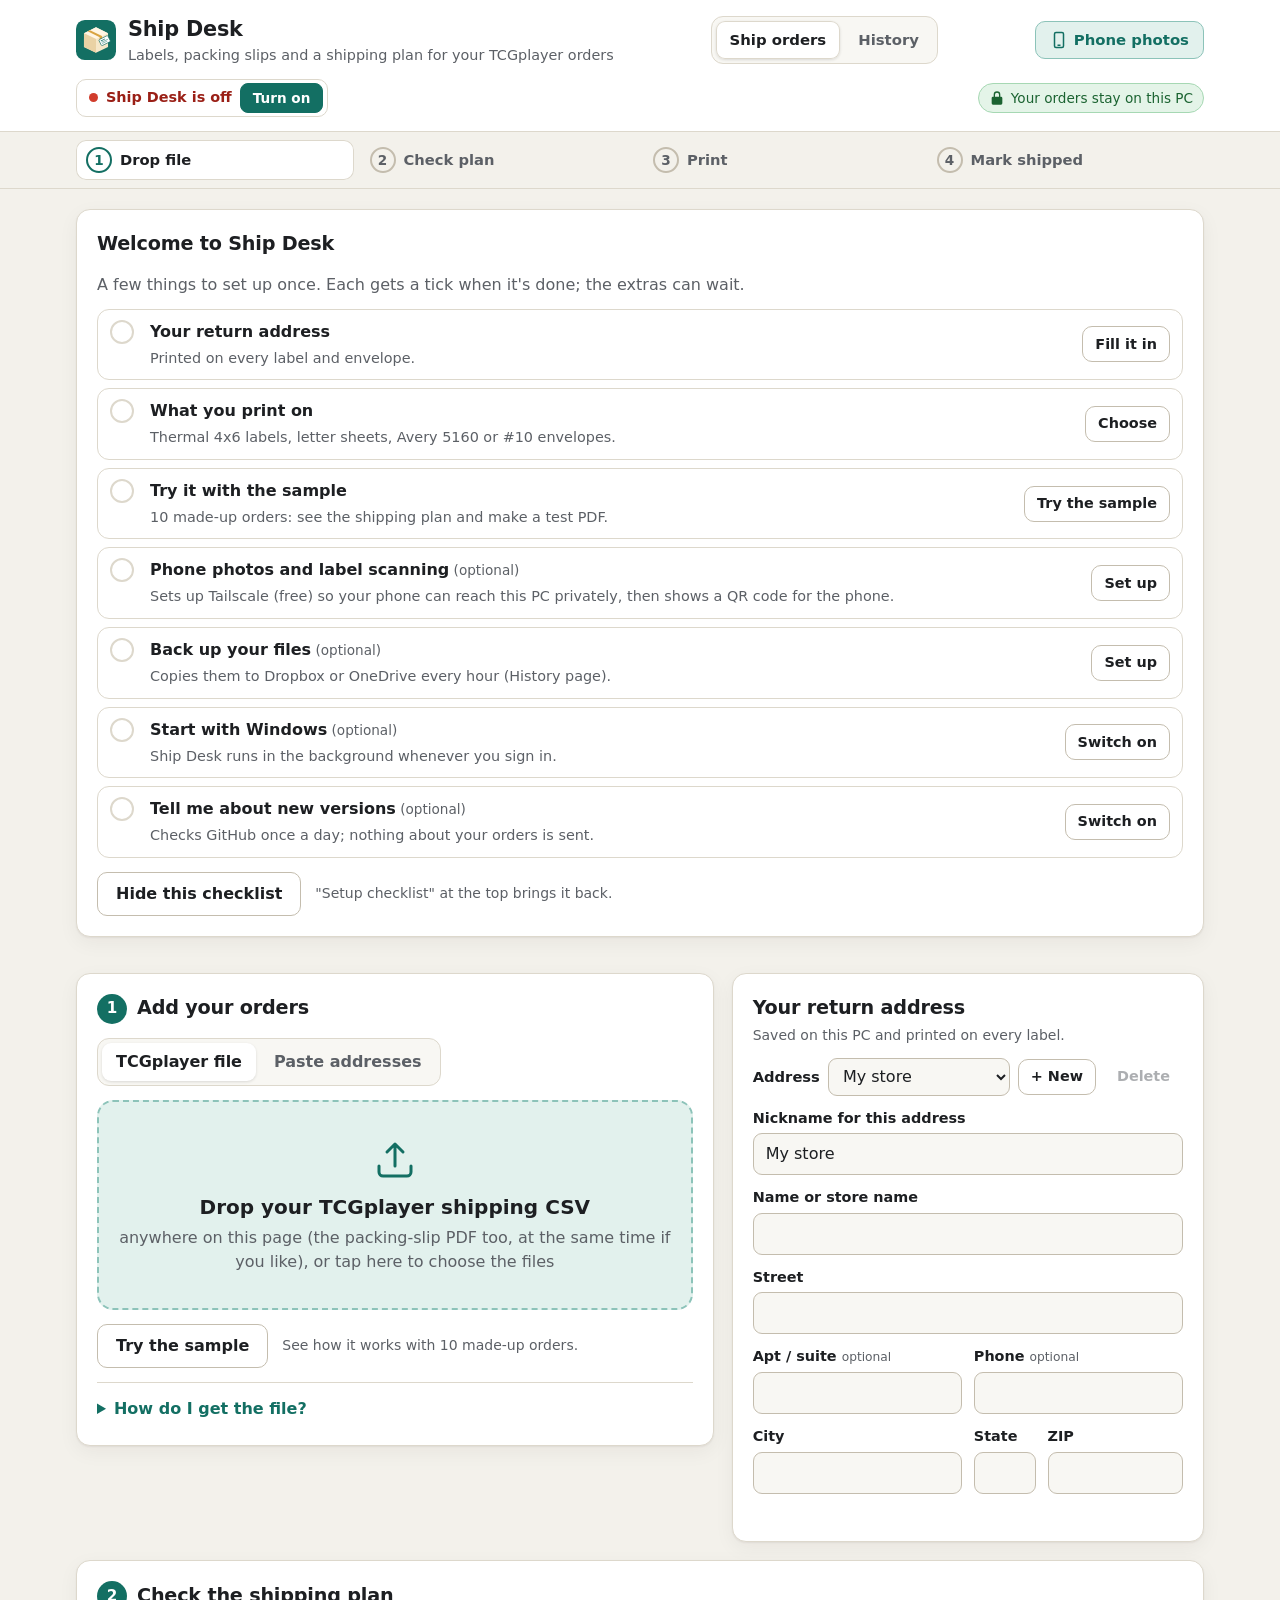
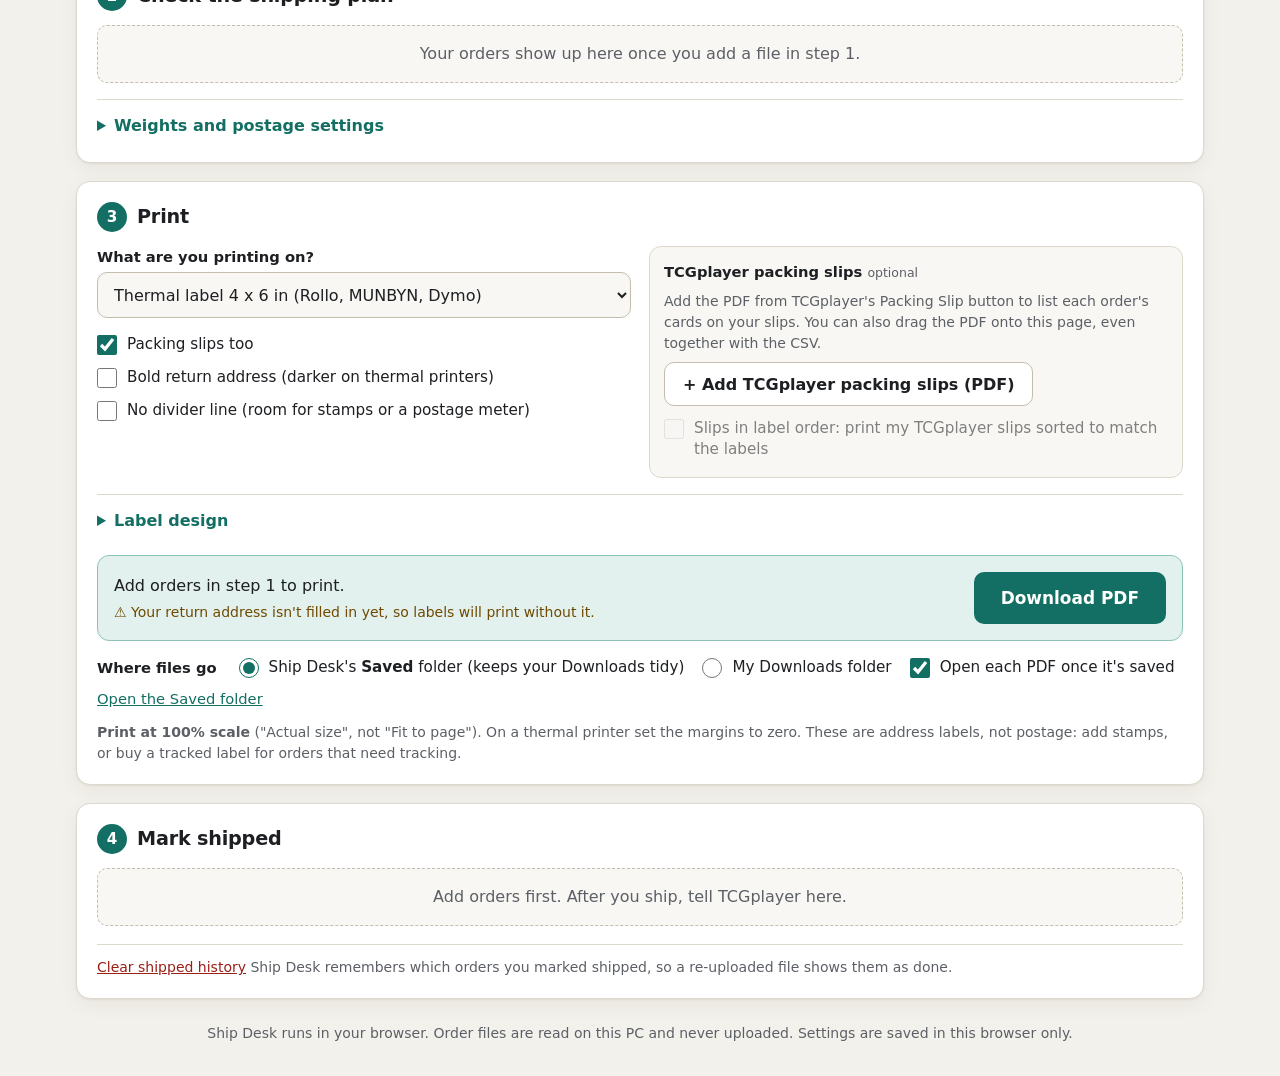
==== commit 23ae3458: "Save progress 2026-11-26: top scrollbar, two-week Archive folders, PDFs open by themselves, envelope" ====
--- a/app/index.html
+++ b/app/index.html
@@ -68,6 +68,12 @@
     </div>
   </div>
 
+  <div id="reload-note" class="msg info update-note" role="status" hidden>
+    <p class="msg-title">Ship Desk was just updated.</p>
+    <p>This page still runs the old version: reload it to use the new one. Your loaded orders stay; add packing-slip PDFs again.</p>
+    <div class="row"><button type="button" id="reload-now" class="btn primary">Reload now</button></div>
+  </div>
+
   <section id="welcome" class="card welcome" aria-labelledby="welcome-h" hidden>
     <h2 id="welcome-h">Welcome to Ship Desk</h2>
     <p class="muted">A few things to set up once. Each gets a tick when it's done; the extras can wait.</p>
@@ -91,7 +97,7 @@
         <button type="button" id="dropzone" class="dropzone">
           <svg viewBox="0 0 48 48" width="48" height="48" aria-hidden="true"><path fill="none" stroke="currentColor" stroke-width="3" stroke-linecap="round" stroke-linejoin="round" d="M24 30V8m0 0-8 8m8-8 8 8M8 30v6a4 4 0 0 0 4 4h24a4 4 0 0 0 4-4v-6"/></svg>
           <strong>Drop your TCGplayer shipping CSV</strong>
-          <span>anywhere on this page, or tap here to choose the file</span>
+          <span>anywhere on this page (the packing-slip PDF too, at the same time if you like), or tap here to choose the files</span>
         </button>
         <input type="file" id="file-input" class="sr" accept=".csv,text/csv,.txt,.pdf,application/pdf,.xlsx" multiple tabindex="-1" aria-hidden="true">
         <div class="row">
@@ -216,7 +222,7 @@
       </div>
       <div class="out-slips">
         <p class="lbl">TCGplayer packing slips <em>optional</em></p>
-        <p class="muted small">Add the PDF from TCGplayer's Packing Slip button to list each order's cards on your slips.</p>
+        <p class="muted small">Add the PDF from TCGplayer's Packing Slip button to list each order's cards on your slips. You can also drag the PDF onto this page, even together with the CSV.</p>
         <button type="button" id="btn-slips" class="btn secondary">+ Add TCGplayer packing slips (PDF)</button>
         <input type="file" id="slip-input" class="sr" accept=".pdf,application/pdf" tabindex="-1" aria-hidden="true">
         <div id="slip-msg" class="msg" role="status" aria-live="polite" hidden></div>
@@ -271,6 +277,7 @@
       <legend class="lbl">Where files go</legend>
       <label class="check"><input type="radio" name="saveTo" value="folder" form="output-form"> <span>Ship Desk's <strong>Saved</strong> folder (keeps your Downloads tidy)</span></label>
       <label class="check"><input type="radio" name="saveTo" value="downloads" form="output-form"> My Downloads folder</label>
+      <label id="open-pdf-wrap" class="check"><input type="checkbox" id="open-pdf"> Open each PDF once it's saved</label>
       <button type="button" id="btn-open-folder" class="link">Open the Saved folder</button>
     </fieldset>
     <div id="print-msg" class="msg" role="status" aria-live="polite" hidden></div>
--- a/app/css/app.css
+++ b/app/css/app.css
@@ -243,6 +243,9 @@
 .tag-signature { --chip-bg: var(--t-sig-bg); --chip-fg: var(--t-sig-fg); --dotc: var(--t-sig-dot); }
 
 .table-wrap { overflow-x: auto; border: 1px solid var(--line); border-radius: 12px; }
+/* The second sideways scrollbar above a wide table (app.js addTopScrollbar). */
+.top-scroll { overflow-x: auto; overflow-y: hidden; margin: 0 0 6px; }
+.top-scroll-inner { height: 1px; }
 table.orders { width: 100%; border-collapse: collapse; font-size: .93rem; }
 .orders th { text-align: left; font-size: .76rem; text-transform: uppercase; letter-spacing: .04em; color: var(--muted); background: var(--surface-2); font-weight: 700; padding: 10px; border-bottom: 1px solid var(--line); white-space: nowrap; }
 .orders td { padding: 10px; border-bottom: 1px solid var(--line); vertical-align: middle; }
@@ -272,6 +275,7 @@
 /* phone: each order becomes a small card */
 @media (max-width: 760px) {
   .table-wrap { border: 0; overflow: visible; }
+  .top-scroll { display: none; }
   table.orders, .orders tbody { display: block; }
   .orders thead tr { display: flex; align-items: center; gap: 10px; padding: 0 0 8px 12px; }
   .orders thead th { display: none; background: none; border: 0; padding: 0; }
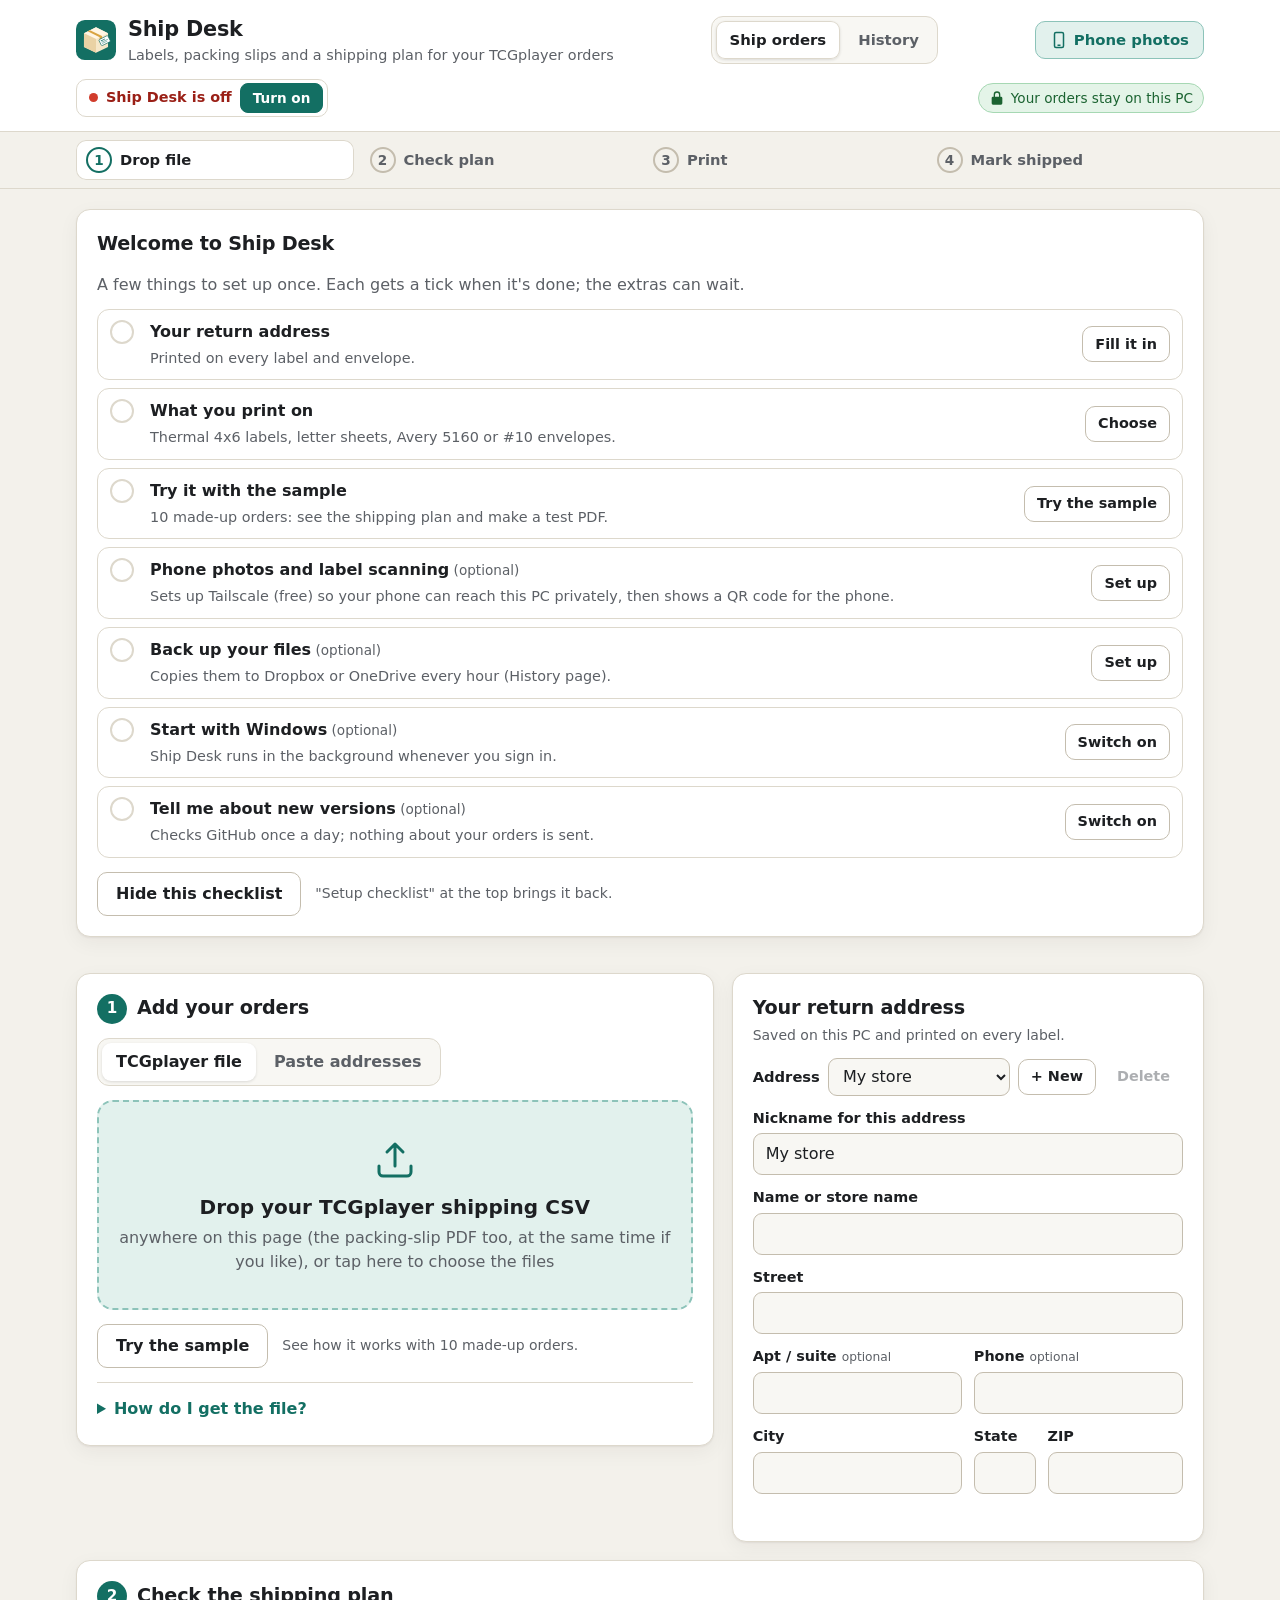
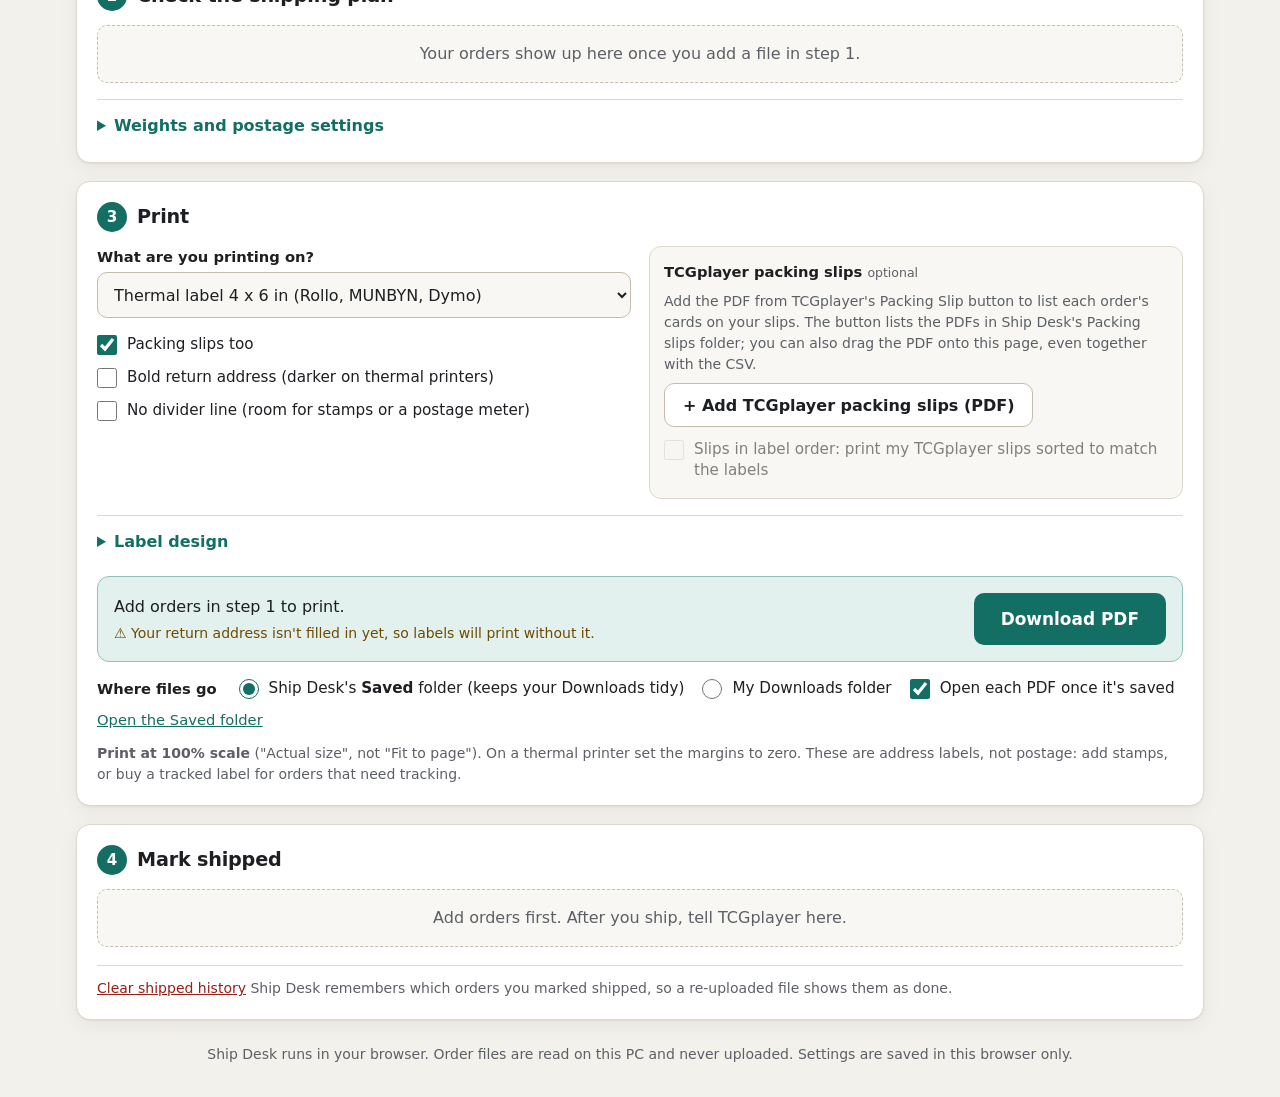
==== commit e7108750: "Save progress 2026-11-27: "+ Add TCGplayer packing slips" lists the Packing slips folder; 1.1.7 - Th" ====
--- a/app/index.html
+++ b/app/index.html
@@ -222,7 +222,7 @@
       </div>
       <div class="out-slips">
         <p class="lbl">TCGplayer packing slips <em>optional</em></p>
-        <p class="muted small">Add the PDF from TCGplayer's Packing Slip button to list each order's cards on your slips. You can also drag the PDF onto this page, even together with the CSV.</p>
+        <p class="muted small">Add the PDF from TCGplayer's Packing Slip button to list each order's cards on your slips. The button lists the PDFs in Ship Desk's Packing slips folder; you can also drag the PDF onto this page, even together with the CSV.</p>
         <button type="button" id="btn-slips" class="btn secondary">+ Add TCGplayer packing slips (PDF)</button>
         <input type="file" id="slip-input" class="sr" accept=".pdf,application/pdf" tabindex="-1" aria-hidden="true">
         <div id="slip-msg" class="msg" role="status" aria-live="polite" hidden></div>
@@ -390,6 +390,11 @@
   <div id="phone-body"></div>
 </dialog>
 
+<dialog id="slips-dialog" class="dlg" aria-labelledby="slips-h">
+  <div class="dlg-head"><h2 id="slips-h">TCGplayer packing slips</h2><button type="button" class="dlg-x" data-close aria-label="Close">&times;</button></div>
+  <div id="slips-body"></div>
+</dialog>
+
 <dialog id="photos-dialog" class="dlg wide" aria-labelledby="photos-h">
   <div class="dlg-head"><h2 id="photos-h">Photos</h2><button type="button" class="dlg-x" data-close aria-label="Close">&times;</button></div>
   <div id="photos-body"></div>
--- a/app/css/app.css
+++ b/app/css/app.css
@@ -431,6 +431,16 @@
 .dlg-head h2 { font-size: 1.2rem; min-width: 0; overflow-wrap: anywhere; }
 .dlg-x { flex: none; width: 40px; height: 40px; border-radius: 10px; border: 1px solid var(--line); background: var(--surface-2); font-size: 1.5rem; line-height: 1; cursor: pointer; }
 .dlg-intro { margin-bottom: 14px; }
+/* "+ Add TCGplayer packing slips": the PDFs in the Packing slips folder */
+.slip-list { list-style: none; margin: 0 0 16px; padding: 0; display: grid; gap: 6px; max-height: min(52vh, 420px); overflow: auto; }
+.slip-row { display: flex; align-items: center; gap: 12px; padding: 10px 12px; border: 1px solid var(--line); border-radius: 10px; background: var(--surface-2); cursor: pointer; }
+.slip-row:hover { border-color: var(--brand-line); }
+.slip-row:has(input:checked) { border-color: var(--brand); background: var(--brand-soft); }
+.slip-row input { flex: none; width: 18px; height: 18px; accent-color: var(--brand); }
+.slip-row span { display: grid; gap: 2px; min-width: 0; }
+.slip-row b { overflow-wrap: anywhere; }
+.slip-row small { color: var(--muted); }
+.slip-actions { display: flex; flex-wrap: wrap; align-items: center; gap: 10px; }
 .dlg p + p { margin-top: 8px; }
 
 .phone-grid { display: grid; grid-template-columns: 200px minmax(0, 1fr); gap: 18px; align-items: center; }
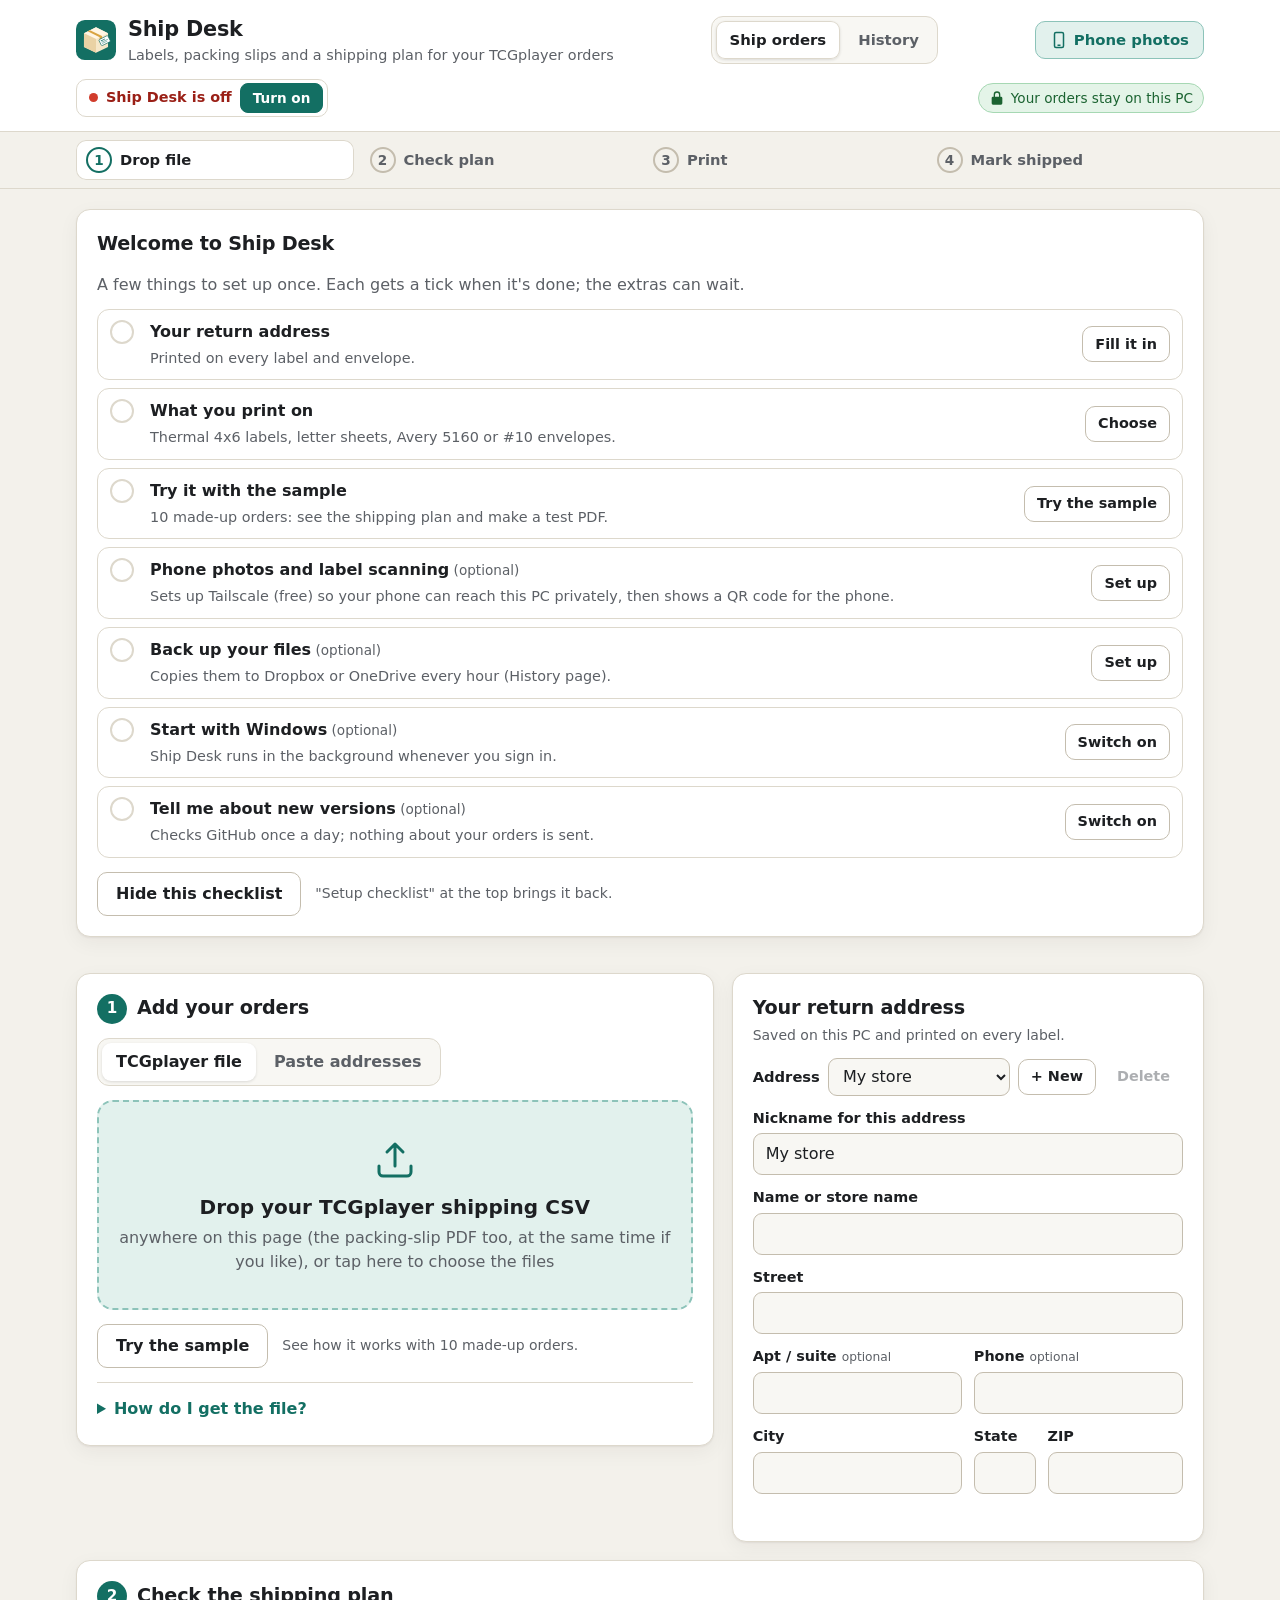
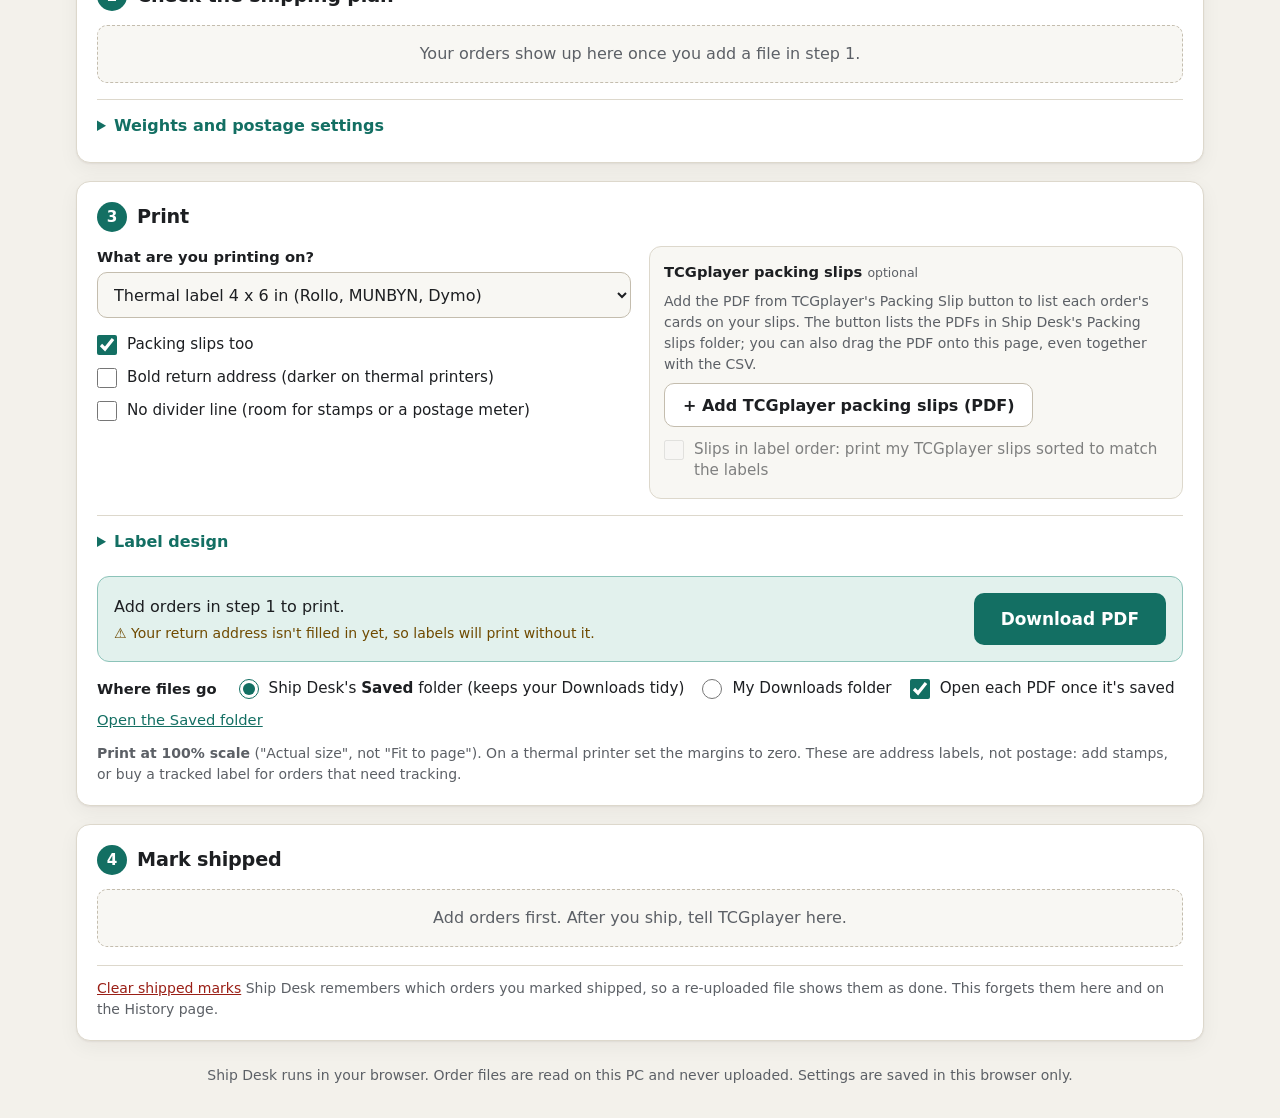
==== commit d11dd6a8: "PC page: tracking numbers, import file, warnings, History on the last 14 days - Pasted tracking numb" ====
--- a/app/index.html
+++ b/app/index.html
@@ -68,6 +68,15 @@
     </div>
   </div>
 
+  <div id="save-note" class="msg warn update-note" role="alert" hidden>
+    <p class="msg-title">Ship Desk couldn't save to this browser.</p>
+    <p>The browser's storage is full or switched off, so what you do now is kept only until this page is closed or reloaded. Make room (press <strong>Clear these orders</strong> in step 1 when you're done with them, or remove the logo), then reload. Your History is still copied to the <code>Saved\History</code> folder.</p>
+  </div>
+  <div id="history-offer" class="msg info update-note" role="status" hidden>
+    <p class="msg-title">This browser's History doesn't match the saved copy.</p>
+    <p id="history-offer-text"></p>
+    <div class="row"><a class="btn primary" href="#history">Open History to choose</a></div>
+  </div>
   <div id="reload-note" class="msg info update-note" role="status" hidden>
     <p class="msg-title">Ship Desk was just updated.</p>
     <p>This page still runs the old version: reload it to use the new one. Your loaded orders stay; add packing-slip PDFs again.</p>
@@ -199,10 +208,10 @@
         <label class="f c2">Toploader (oz) <input name="toploaderOz" type="number" step="0.01" min="0"></label>
         <label class="f c2">Cards per toploader <input name="cardsPerToploader" type="number" step="1" min="1"></label>
         <label class="f c2">Forever stamp value ($) <input name="foreverValue" type="number" step="0.01" min="0.01"></label>
-        <label class="check c6"><input name="rigid" type="checkbox"> Envelopes have a toploader (rigid): add the USPS $0.49 non-machinable charge</label>
+        <label class="check c6"><input name="rigid" type="checkbox"> Envelopes have a toploader (rigid): count its weight and add the USPS $0.49 non-machinable charge. Off = flexible envelopes (penny sleeves and a thin backer); packages always count toploaders.</label>
         <label class="check c6"><input name="trackedEnvelopes" type="checkbox"> I use TCGplayer's free tracked envelopes (orders under $49.99 that fit a letter go in an envelope with stamps; TCGplayer's packing slip carries the USPS tracking barcode)</label>
       </form>
-      <p class="muted small">Weights are estimates for stamps. Card weight from your TCGplayer file is used when it has one. <button type="button" id="plan-reset" class="link">Reset to the usual values</button></p>
+      <p class="muted small">Weights are estimates for stamps. Card weight from your TCGplayer file is used when it has one. <span id="rates-note"></span> <button type="button" id="plan-reset" class="link">Reset to the usual values</button></p>
     </details>
   </section>
 
@@ -287,12 +296,13 @@
   <!-- 4. Shipped -->
   <section id="step4" class="card" aria-labelledby="step4-h">
     <h2 id="step4-h"><span class="step-num" aria-hidden="true">4</span> Mark shipped</h2>
+    <p id="today-line" class="today-line small" role="status" hidden></p>
     <p id="ship-empty" class="empty-note">Add orders first. After you ship, tell TCGplayer here.</p>
     <div id="ship-area" hidden>
       <div class="ship-grid">
         <div>
           <label for="track-text" class="lbl">Paste tracking numbers</label>
-          <p class="muted small" id="track-help">One per line. Either just the numbers, in the same order as your labels, or the order number then the tracking number.</p>
+          <p class="muted small" id="track-help">One per line. Either just the numbers (they go to the orders that need a tracked label, in the same order as your labels), or the order number then the tracking number.</p>
           <textarea id="track-text" rows="5" aria-describedby="track-help" spellcheck="false" placeholder="9400 1000 0000 0000 0000 00&#10;or: SAMPLE-0005 9400 1000 0000 0000 0000 00"></textarea>
           <button type="button" id="btn-match" class="btn secondary">Match to orders</button>
           <p class="muted small" id="pirate-help">Bought the labels on Pirate Ship? Drop its Shipments export (.xlsx: Reports → View All Shipments → Export) anywhere on this page and the tracking numbers go on the right orders, by buyer name.</p>
@@ -306,6 +316,7 @@
       </div>
       <div id="ship-warn" class="msg warn" role="status" aria-live="polite" hidden></div>
       <p id="ship-extra" class="ship-sent small" hidden></p>
+      <p id="ship-old" class="ship-sent small" hidden><span id="ship-old-text"></span> <button type="button" id="btn-import-old" class="link">Put them in too</button></p>
       <p id="ship-sent" class="ship-sent small" hidden><span id="ship-sent-text"></span>
         <label class="check"><input type="checkbox" id="import-again"> Put them in again</label></p>
       <div class="row ship-actions">
@@ -315,7 +326,7 @@
       <p class="muted small">Upload the import file in the Seller Portal under <strong>Orders → Import Shipping Info</strong>. The Pirate Ship CSV lists the orders that need a tracked label and don't have one yet, with their estimated weight.</p>
       <div id="ship-msg" class="msg" role="status" aria-live="polite" hidden></div>
     </div>
-    <p class="clear-row small"><button type="button" id="btn-clear-shipped" class="link danger">Clear shipped history</button> <span class="muted">Ship Desk remembers which orders you marked shipped, so a re-uploaded file shows them as done.</span></p>
+    <p class="clear-row small"><button type="button" id="btn-clear-shipped" class="link danger">Clear shipped marks</button> <span class="muted">Ship Desk remembers which orders you marked shipped, so a re-uploaded file shows them as done. This forgets them here and on the History page.</span></p>
   </section>
 </main>
 
@@ -348,6 +359,11 @@
       <div class="history-bar">
         <div id="history-filters" class="filters" role="group" aria-label="Show"></div>
         <label class="history-search"><span class="sr">Search the history</span><input id="history-search" type="search" placeholder="Search order #, buyer, city or tracking" autocomplete="off" spellcheck="false"></label>
+      </div>
+      <div class="history-period">
+        <label for="history-period">Showing</label>
+        <select id="history-period"></select>
+        <span id="history-period-note" class="muted small"></span>
       </div>
       <p id="history-totals" class="totals" aria-live="polite"></p>
       <div class="table-wrap">
--- a/app/css/app.css
+++ b/app/css/app.css
@@ -1,498 +1,506 @@
-/* Ship Desk: one page, light + dark, phone to desktop. */
-
-:root {
-  color-scheme: light dark;
-  --bg: #f3f1eb;
-  --surface: #ffffff;
-  --surface-2: #f8f7f3;
-  --line: #ddd8cc;
-  --line-strong: #c4bdae;
-  --text: #1d1f22;
-  --muted: #5c6066;
-  --brand: #136f63;
-  --brand-hover: #0f5a50;
-  --brand-ink: #ffffff;
-  --brand-soft: #e2f1ed;
-  --brand-line: #8cc3b9;
-  --focus: #e59a00;
-  --ok-bg: #e4f4e8; --ok-text: #1b6331; --ok-line: #a6d8b3;
-  --warn-bg: #fff4d8; --warn-text: #6f4a00; --warn-line: #ecd08a;
-  --err-bg: #fde9e7; --err-text: #9a1f16; --err-line: #f0b2aa;
-  --info-bg: #e8f0fb; --info-text: #1f477f; --info-line: #b3c9ea;
-  --t-env-bg: #e0f3e4; --t-env-fg: #17602d; --t-env-dot: #2f9a4c;
-  --t-rec-bg: #fdf0cf; --t-rec-fg: #6e4a00; --t-rec-dot: #d79a00;
-  --t-req-bg: #e1eafc; --t-req-fg: #1e4597; --t-req-dot: #3a6fe0;
-  --t-sig-bg: #fbe2ea; --t-sig-fg: #941a43; --t-sig-dot: #d13c6c;
-  --radius: 14px;
-  --shadow: 0 1px 2px rgb(30 25 10 / .06), 0 6px 20px rgb(30 25 10 / .05);
-  --font: system-ui, -apple-system, "Segoe UI", Roboto, "Helvetica Neue", Arial, sans-serif;
-  --mono: ui-monospace, "Cascadia Mono", Consolas, monospace;
-}
-
-@media (prefers-color-scheme: dark) {
-  :root {
-    --bg: #111416;
-    --surface: #1a1e21;
-    --surface-2: #22272b;
-    --line: #2f363b;
-    --line-strong: #435057;
-    --text: #e8e6e1;
-    --muted: #a3a9ad;
-    --brand: #3fb5a3;
-    --brand-hover: #5cc8b7;
-    --brand-ink: #0b1a17;
-    --brand-soft: #173430;
-    --brand-line: #2d6c62;
-    --focus: #ffbf3c;
-    --ok-bg: #16301e; --ok-text: #9fe0b1; --ok-line: #2b5b39;
-    --warn-bg: #33290f; --warn-text: #f3d385; --warn-line: #66511a;
-    --err-bg: #3a1714; --err-text: #ffb2a8; --err-line: #6e2a23;
-    --info-bg: #172640; --info-text: #b3cdf5; --info-line: #2b4570;
-    --t-env-bg: #173523; --t-env-fg: #a5e3b6; --t-env-dot: #4cc672;
-    --t-rec-bg: #3a2e0e; --t-rec-fg: #f5d488; --t-rec-dot: #f0b429;
-    --t-req-bg: #1a2c52; --t-req-fg: #b6cbfa; --t-req-dot: #6d97f2;
-    --t-sig-bg: #451a2a; --t-sig-fg: #fdb4cb; --t-sig-dot: #ec6893;
-    --shadow: 0 1px 2px rgb(0 0 0 / .4);
-  }
-}
-
-*, *::before, *::after { box-sizing: border-box; }
-html { -webkit-text-size-adjust: 100%; scroll-padding-top: 64px; }
-body {
-  margin: 0;
-  background: var(--bg);
-  color: var(--text);
-  font: 16px/1.5 var(--font);
-  overflow-x: hidden;
-}
-h1, h2, h3, p { margin: 0; }
-button, input, select, textarea { font: inherit; color: inherit; }
-img { max-width: 100%; }
-a { color: var(--brand); }
-code { font-family: var(--mono); font-size: .86em; }
-[hidden] { display: none !important; }
-
-.wrap { max-width: 1160px; margin: 0 auto; padding: 0 16px; }
-.sr { position: absolute !important; width: 1px; height: 1px; padding: 0; margin: -1px; overflow: hidden; clip: rect(0 0 0 0); white-space: nowrap; border: 0; }
-.skip { position: absolute; left: 8px; top: -60px; z-index: 50; background: var(--brand); color: var(--brand-ink); padding: 8px 14px; border-radius: 8px; }
-.skip:focus { top: 8px; }
-.muted { color: var(--muted); }
-.small { font-size: .875rem; }
-.row { display: flex; flex-wrap: wrap; align-items: center; gap: 8px 14px; margin-top: 14px; }
-
-:focus-visible { outline: 3px solid var(--focus); outline-offset: 2px; border-radius: 6px; }
-
-/* ---------- header + steps ---------- */
-
-.top { background: var(--surface); border-bottom: 1px solid var(--line); }
-.top-in { display: flex; align-items: center; justify-content: space-between; gap: 12px 24px; flex-wrap: wrap; padding-top: 14px; padding-bottom: 14px; }
-.brand { display: flex; align-items: center; gap: 12px; min-width: 0; }
-.brand img { flex: none; }
-.brand .name { font-weight: 800; font-size: 1.3rem; letter-spacing: -.01em; }
-.brand .tag { color: var(--muted); font-size: .9rem; }
-.private { display: inline-flex; align-items: center; gap: 6px; font-size: .85rem; color: var(--ok-text); background: var(--ok-bg); border: 1px solid var(--ok-line); padding: 4px 10px; border-radius: 999px; }
-
-.views { display: flex; gap: 4px; padding: 4px; background: var(--surface-2); border: 1px solid var(--line); border-radius: 12px; }
-.view-btn { display: inline-flex; align-items: center; gap: 6px; padding: 6px 14px; min-height: 38px; border-radius: 9px; text-decoration: none; color: var(--muted); font-weight: 650; font-size: .93rem; }
-.view-btn:hover { color: var(--text); }
-.view-btn[aria-current="page"] { background: var(--surface); color: var(--text); box-shadow: 0 1px 3px rgb(0 0 0 / .12), inset 0 0 0 1px var(--line); }
-.view-btn .count { display: inline-block; min-width: 22px; padding: 0 6px; border-radius: 999px; background: var(--brand); color: var(--brand-ink); font-size: .78rem; text-align: center; line-height: 1.6; }
-
-.steps { position: sticky; top: 0; z-index: 20; background: color-mix(in srgb, var(--bg) 88%, transparent); backdrop-filter: blur(8px); border-bottom: 1px solid var(--line); }
-.steps ol { list-style: none; display: grid; grid-template-columns: repeat(4, 1fr); gap: 6px; padding-top: 8px; padding-bottom: 8px; }
-.steps a { display: flex; align-items: center; gap: 8px; text-decoration: none; color: var(--muted); padding: 6px 10px; border-radius: 10px; font-weight: 600; font-size: .92rem; min-height: 40px; }
-.steps a:hover { background: var(--surface); color: var(--text); }
-.steps .n { flex: none; display: inline-grid; place-items: center; width: 26px; height: 26px; border-radius: 50%; border: 2px solid var(--line-strong); font-size: .85rem; }
-.steps li.done .n { background: var(--brand); border-color: var(--brand); color: var(--brand-ink); }
-.steps li.done .n { font-size: 0; }
-.steps li.done .n::after { content: "✓"; font-size: .85rem; }
-.steps a[aria-current="step"] { color: var(--text); background: var(--surface); box-shadow: inset 0 0 0 1px var(--line); }
-.steps a[aria-current="step"] .n { border-color: var(--brand); color: var(--brand); }
-
-/* ---------- cards ---------- */
-
-main.wrap { padding-top: 20px; padding-bottom: 24px; display: grid; gap: 18px; }
-.top-grid { display: grid; gap: 18px; align-items: start; }
-@media (min-width: 960px) { .top-grid { grid-template-columns: minmax(0, 1.35fr) minmax(0, 1fr); } }
-
-.card { background: var(--surface); border: 1px solid var(--line); border-radius: var(--radius); box-shadow: var(--shadow); padding: 20px; min-width: 0; }
-.card h2 { display: flex; align-items: center; gap: 10px; font-size: 1.2rem; margin-bottom: 14px; letter-spacing: -.01em; }
-.step-num { display: inline-grid; place-items: center; width: 30px; height: 30px; border-radius: 50%; background: var(--brand); color: var(--brand-ink); font-size: .95rem; flex: none; }
-#return h2 { margin-bottom: 2px; }
-.empty-note { color: var(--muted); background: var(--surface-2); border: 1px dashed var(--line-strong); border-radius: 10px; padding: 16px; text-align: center; }
-
-/* ---------- tabs + drop zone ---------- */
-
-.tabs { display: inline-flex; gap: 4px; padding: 4px; background: var(--surface-2); border: 1px solid var(--line); border-radius: 12px; margin-bottom: 14px; }
-.tabs [role="tab"] { border: 0; background: transparent; padding: 7px 14px; border-radius: 9px; font-weight: 600; color: var(--muted); cursor: pointer; min-height: 38px; }
-.tabs [role="tab"][aria-selected="true"] { background: var(--surface); color: var(--text); box-shadow: 0 1px 3px rgb(0 0 0 / .12); }
-
-.dropzone {
-  width: 100%; min-height: 210px; display: flex; flex-direction: column; align-items: center; justify-content: center; gap: 6px;
-  padding: 24px 16px; text-align: center; cursor: pointer;
-  background: var(--brand-soft); color: var(--text);
-  border: 2px dashed var(--brand-line); border-radius: 16px;
-  transition: border-color .15s, transform .15s, background .15s;
-}
-.dropzone svg { color: var(--brand); margin-bottom: 4px; }
-.dropzone strong { font-size: 1.25rem; line-height: 1.3; }
-.dropzone span { color: var(--muted); }
-.dropzone:hover { border-color: var(--brand); border-style: solid; }
-.dropzone:active { transform: scale(.995); }
-
-.hint { margin-top: 14px; border-top: 1px solid var(--line); padding-top: 10px; }
-.hint summary, details.sub summary { cursor: pointer; font-weight: 600; color: var(--brand); padding: 4px 0; }
-.hint ol { margin: 8px 0; padding-left: 22px; }
-.hint li { margin: 3px 0; }
-.hint p { font-size: .92rem; color: var(--muted); }
-
-.lbl { display: block; font-weight: 600; font-size: .92rem; margin-bottom: 4px; }
-.lbl em, .f em { font-style: normal; font-weight: 400; color: var(--muted); font-size: .85em; }
-
-textarea { width: 100%; resize: vertical; min-height: 96px; padding: 10px 12px; border: 1px solid var(--line-strong); border-radius: 10px; background: var(--surface-2); font-family: var(--mono); font-size: .9rem; margin-top: 6px; }
-#paste-help { margin-top: 0; }
-
-/* ---------- messages ---------- */
-
-.msg { margin-top: 14px; padding: 12px 14px; border-radius: 10px; border: 1px solid; font-size: .93rem; display: grid; gap: 6px; }
-.msg.ok { background: var(--ok-bg); color: var(--ok-text); border-color: var(--ok-line); }
-.msg.warn { background: var(--warn-bg); color: var(--warn-text); border-color: var(--warn-line); }
-.msg.error { background: var(--err-bg); color: var(--err-text); border-color: var(--err-line); }
-.msg.info { background: var(--info-bg); color: var(--info-text); border-color: var(--info-line); }
-.msg-title { font-weight: 700; }
-.welcome { margin-bottom: 18px; }
-.welcome-list { list-style: none; margin: 12px 0 0; padding: 0; display: grid; gap: 8px; }
-.welcome-list li { display: grid; grid-template-columns: 28px 1fr auto; gap: 4px 12px; align-items: center; padding: 10px 12px; border: 1px solid var(--line); border-radius: 12px; }
-.welcome-list li.done { opacity: .72; }
-.welcome-list .tick { width: 24px; height: 24px; border-radius: 50%; border: 2px solid var(--line); display: grid; place-items: center; font-weight: 800; font-size: .85rem; }
-.welcome-list li.done .tick { background: var(--brand, #136f63); border-color: transparent; color: #fff; }
-.welcome-list .w-title { font-weight: 700; }
-.welcome-list .w-opt { font-weight: 500; color: var(--muted, #667); font-size: .85rem; }
-.welcome-list .w-text { grid-column: 2; font-size: .9rem; color: var(--muted, #667); }
-.welcome-list button { grid-column: 3; grid-row: 1 / span 2; }
-@media (max-width: 560px) { .welcome-list li { grid-template-columns: 28px 1fr; } .welcome-list button { grid-column: 2; grid-row: auto; justify-self: start; } }
-.setup-link { font-size: .85rem; }
-.update-note { margin-bottom: 14px; }
-.backup-row { display: flex; flex-wrap: wrap; align-items: center; gap: 6px 14px; margin: 4px 0 14px; }
-.msg ul.plain { margin: 0; padding-left: 18px; }
-.msg code { background: rgb(127 127 127 / .14); padding: 1px 6px; border-radius: 5px; margin: 2px 4px 2px 0; display: inline-block; word-break: break-all; }
-.found { display: flex; flex-wrap: wrap; align-items: center; gap: 2px; }
-.found .muted { color: inherit; opacity: .85; margin-right: 4px; }
-
-/* ---------- buttons + forms ---------- */
-
-.btn { display: inline-flex; align-items: center; justify-content: center; gap: 6px; min-height: 44px; padding: 0 18px; border-radius: 10px; border: 1px solid transparent; font-weight: 650; cursor: pointer; text-align: center; line-height: 1.2; }
-.btn.small { min-height: 36px; padding: 0 12px; font-size: .9rem; }
-.btn.big { min-height: 52px; padding: 0 26px; font-size: 1.06rem; }
-.btn.primary { background: var(--brand); color: var(--brand-ink); }
-.btn.primary:hover { background: var(--brand-hover); }
-.btn.secondary { background: var(--surface); border-color: var(--line-strong); }
-.btn.secondary:hover { border-color: var(--brand); color: var(--brand); }
-.btn.ghost { background: transparent; color: var(--muted); }
-.btn.ghost:hover { color: var(--text); background: var(--surface-2); }
-.btn:disabled { opacity: .5; cursor: not-allowed; }
-.link { border: 0; background: none; padding: 0; color: var(--brand); text-decoration: underline; cursor: pointer; font-size: inherit; }
-.link.danger { color: var(--err-text); }
-
-.form-grid { display: grid; grid-template-columns: repeat(6, minmax(0, 1fr)); gap: 12px; margin-top: 12px; }
-.c1 { grid-column: span 1; } .c2 { grid-column: span 2; } .c3 { grid-column: span 3; } .c6 { grid-column: 1 / -1; }
-.f { display: flex; flex-direction: column; gap: 4px; font-weight: 600; font-size: .9rem; min-width: 0; }
-.f input, .f select, select, .f textarea {
-  width: 100%; min-height: 42px; padding: 0 12px; border: 1px solid var(--line-strong); border-radius: 9px;
-  background: var(--surface-2); font-weight: 400; font-size: 1rem; min-width: 0;
-}
-.f textarea { padding: 8px 12px; min-height: 64px; font-family: var(--font); font-size: .95rem; margin: 0; }
-.f input[type="color"] { padding: 3px; cursor: pointer; }
-.f input[type="range"] { padding: 0; accent-color: var(--brand); }
-input:hover, select:hover, textarea:hover { border-color: var(--brand-line); }
-.check { display: flex; align-items: flex-start; gap: 10px; font-size: .95rem; cursor: pointer; line-height: 1.35; padding: 4px 0; }
-.check input, input[type="checkbox"] { width: 20px; height: 20px; margin: 0; flex: none; accent-color: var(--brand); cursor: pointer; }
-.check input { margin-top: 1px; }
-.check.disabled { opacity: .55; cursor: not-allowed; }
-.count { text-align: right; margin-top: -8px; }
-.saved { color: var(--ok-text); min-height: 1.4em; margin-top: 8px; }
-
-.profile-bar { display: flex; flex-wrap: wrap; align-items: center; gap: 8px; margin-top: 12px; }
-.profile-bar .lbl { margin: 0; }
-.profile-bar select { flex: 1 1 140px; width: auto; min-height: 38px; padding: 0 10px; border: 1px solid var(--line-strong); border-radius: 9px; background: var(--surface-2); }
-
-details.sub { margin-top: 16px; border-top: 1px solid var(--line); padding-top: 10px; }
-details.sub > p { margin-top: 10px; }
-
-/* ---------- plan table ---------- */
-
-.filters { display: flex; flex-wrap: wrap; gap: 8px; margin-bottom: 12px; }
-.filter { border: 1px solid var(--line-strong); background: var(--surface); padding: 6px 12px; border-radius: 999px; cursor: pointer; font-weight: 600; font-size: .9rem; min-height: 38px; color: var(--muted); }
-.filter .count { display: inline-block; min-width: 22px; padding: 0 6px; border-radius: 999px; background: var(--surface-2); color: var(--text); font-size: .8rem; text-align: center; margin: 0; }
-.filter[aria-pressed="true"] { background: var(--text); color: var(--bg); border-color: var(--text); }
-.filter[aria-pressed="true"] .count { background: var(--bg); color: var(--text); }
-.filter:hover { border-color: var(--brand); }
-
-.totals { display: flex; flex-wrap: wrap; align-items: center; gap: 4px 6px; margin-bottom: 12px; font-size: .93rem; }
-.totals .tags { display: inline-flex; flex-wrap: wrap; gap: 4px 12px; margin-left: 8px; }
-.totals .stamps { flex-basis: 100%; color: var(--muted); }
-.dot { display: inline-flex; align-items: center; gap: 6px; white-space: nowrap; }
-.dot::before { content: ""; width: 9px; height: 9px; border-radius: 50%; background: var(--dotc, currentColor); }
-
-.chip { display: inline-flex; align-items: center; gap: 6px; padding: 3px 10px; border-radius: 999px; font-weight: 650; font-size: .8rem; white-space: nowrap; background: var(--chip-bg); color: var(--chip-fg); line-height: 1.5; }
-.chip::before { content: ""; width: 8px; height: 8px; border-radius: 50%; background: var(--dotc); flex: none; }
-.tag-envelope { --chip-bg: var(--t-env-bg); --chip-fg: var(--t-env-fg); --dotc: var(--t-env-dot); }
-.tag-tracked-envelope { --chip-bg: var(--t-env-bg); --chip-fg: var(--t-env-fg); --dotc: var(--t-req-dot); }
-.tag-tracking-recommended { --chip-bg: var(--t-rec-bg); --chip-fg: var(--t-rec-fg); --dotc: var(--t-rec-dot); }
-.tag-tracking-required { --chip-bg: var(--t-req-bg); --chip-fg: var(--t-req-fg); --dotc: var(--t-req-dot); }
-.tag-signature { --chip-bg: var(--t-sig-bg); --chip-fg: var(--t-sig-fg); --dotc: var(--t-sig-dot); }
-
-.table-wrap { overflow-x: auto; border: 1px solid var(--line); border-radius: 12px; }
-/* The second sideways scrollbar above a wide table (app.js addTopScrollbar). */
-.top-scroll { overflow-x: auto; overflow-y: hidden; margin: 0 0 6px; }
-.top-scroll-inner { height: 1px; }
-table.orders { width: 100%; border-collapse: collapse; font-size: .93rem; }
-.orders th { text-align: left; font-size: .76rem; text-transform: uppercase; letter-spacing: .04em; color: var(--muted); background: var(--surface-2); font-weight: 700; padding: 10px; border-bottom: 1px solid var(--line); white-space: nowrap; }
-.orders td { padding: 10px; border-bottom: 1px solid var(--line); vertical-align: middle; }
-.orders tbody tr:last-child td { border-bottom: 0; }
-.orders tbody tr:hover { background: var(--surface-2); }
-.orders tr.off td:not(.c-check) { opacity: .5; }
-.orders .num { text-align: right; font-variant-numeric: tabular-nums; }
-.orders .c-check { width: 44px; text-align: center; }
-.orders .c-check input { vertical-align: middle; }
-.orders .oid { font-family: var(--mono); font-weight: 600; font-size: .86rem; white-space: nowrap; }
-.orders .sub { display: block; font-size: .8rem; line-height: 1.3; }
-.orders .c-id .sub { margin-top: 2px; }
-.orders .c-buyer { font-weight: 600; }
-.orders .c-weight { white-space: nowrap; }
-.orders .w { font-variant-numeric: tabular-nums; }
-.orders tr.none td { text-align: center; color: var(--muted); padding: 24px; }
-.warn-text { color: var(--warn-text); white-space: normal; }
-.status { display: inline-block; font-size: .82rem; font-weight: 600; white-space: nowrap; }
-.status.done { color: var(--ok-text); }
-.status.done::before { content: "✓ "; }
-.status.info { color: var(--info-text); }
-.status.todo { color: var(--muted); font-weight: 500; }
-.legend { margin-top: 12px; color: var(--muted); line-height: 2; }
-.legend .chip { margin-left: 8px; }
-.legend .chip:first-child { margin-left: 0; }
-
-/* phone: each order becomes a small card */
-@media (max-width: 760px) {
-  .table-wrap { border: 0; overflow: visible; }
-  .top-scroll { display: none; }
-  table.orders, .orders tbody { display: block; }
-  .orders thead tr { display: flex; align-items: center; gap: 10px; padding: 0 0 8px 12px; }
-  .orders thead th { display: none; background: none; border: 0; padding: 0; }
-  .orders thead th.c-check { display: block; width: auto; }
-  .orders thead th.c-check::after { content: "Tick all"; text-transform: none; letter-spacing: 0; font-size: .9rem; font-weight: 600; color: var(--text); margin-left: 8px; vertical-align: middle; }
-  .orders thead th.c-check { display: flex; align-items: center; }
-  .orders tbody tr {
-    display: grid; grid-template-columns: 34px auto auto minmax(0, 1fr); column-gap: 14px; row-gap: 2px;
-    grid-template-areas: "check id id plan" "check buyer buyer buyer" "check dest dest dest" "check items value weight" "check status status status";
-    border: 1px solid var(--line); border-radius: 12px; padding: 12px; margin-bottom: 10px; background: var(--surface);
-  }
-  .orders td { border: 0; padding: 0; }
-  .orders .c-check { grid-area: check; width: auto; text-align: left; padding-top: 2px; }
-  .orders .c-id { grid-area: id; }
-  .orders .c-id .sub { display: inline; margin-left: 8px; }
-  .orders .c-plan { grid-area: plan; justify-self: end; }
-  .orders .c-buyer { grid-area: buyer; font-size: 1rem; }
-  .orders .c-dest { grid-area: dest; color: var(--muted); }
-  .orders .c-items { grid-area: items; text-align: left; margin-top: 4px; }
-  .orders .c-value { grid-area: value; text-align: left; margin-top: 4px; }
-  .orders .c-items::before { content: "Items "; color: var(--muted); }
-  .orders .c-weight { grid-area: weight; justify-self: end; text-align: right; margin-top: 4px; }
-  .orders .c-weight .sub { display: inline; margin-left: 6px; }
-  .orders .c-status { grid-area: status; margin-top: 4px; }
-  .orders tr.none { display: block; }
-  .orders tr.none td { display: block; }
-}
-
-/* ---------- print ---------- */
-
-.out-grid { display: grid; gap: 18px; }
-@media (min-width: 860px) { .out-grid { grid-template-columns: minmax(0, 1fr) minmax(0, 1fr); } }
-.out-main select { width: 100%; min-height: 46px; padding: 0 12px; border: 1px solid var(--line-strong); border-radius: 10px; background: var(--surface-2); font-size: 1rem; }
-.checks { border: 0; padding: 0; margin: 12px 0 0; display: grid; gap: 4px; }
-.out-slips { background: var(--surface-2); border: 1px solid var(--line); border-radius: 12px; padding: 14px; display: grid; gap: 8px; align-content: start; }
-.out-slips .lbl { margin: 0; }
-.out-slips .btn { justify-self: start; }
-.out-slips .msg { margin-top: 0; }
-
-.logo-row { display: flex; flex-wrap: wrap; align-items: center; gap: 10px; }
-#logo-preview { max-height: 56px; max-width: 160px; border: 1px solid var(--line); border-radius: 8px; padding: 4px; background: #fff; }
-
-.print-bar { display: flex; flex-wrap: wrap; align-items: center; justify-content: space-between; gap: 12px 20px; margin-top: 18px; padding: 16px; border-radius: 12px; background: var(--brand-soft); border: 1px solid var(--brand-line); }
-.print-count { font-size: 1rem; }
-.fmt-hint { display: block; margin-top: 2px; }
-.warn-line { color: var(--warn-text); margin-top: 4px; }
-.warn-line::before { content: "⚠ "; }
-.print-actions { display: flex; flex-wrap: wrap; align-items: center; gap: 8px; }
-.reminder { margin-top: 12px; color: var(--muted); }
-.save-to { display: flex; flex-wrap: wrap; align-items: center; gap: 6px 18px; margin: 12px 0 0; padding: 0; border: 0; font-size: .92rem; }
-.save-to legend { float: left; margin: 0 4px 0 0; padding: 0; }
-.save-to .check { margin: 0; }
-.saved-where code { word-break: break-all; }
-
-/* ---------- shipped ---------- */
-
-.ship-grid { display: grid; gap: 18px; }
-@media (min-width: 900px) { .ship-grid { grid-template-columns: minmax(0, 1fr) minmax(0, 1.4fr); } }
-.ship-grid textarea + .btn { margin-top: 10px; }
-.ship-list { list-style: none; margin: 8px 0 0; padding: 0; border: 1px solid var(--line); border-radius: 12px; max-height: 460px; overflow: auto; }
-.ship-row { display: grid; grid-template-columns: minmax(0, 1fr) minmax(0, 220px) auto; align-items: center; gap: 8px 12px; padding: 10px 12px; border-bottom: 1px solid var(--line); }
-.ship-row:last-child { border-bottom: 0; }
-.ship-row .who { display: flex; flex-wrap: wrap; align-items: center; gap: 2px 8px; min-width: 0; }
-.ship-row .oid { font-family: var(--mono); font-weight: 600; font-size: .86rem; }
-.ship-row .who .muted { font-size: .9rem; overflow: hidden; text-overflow: ellipsis; white-space: nowrap; max-width: 100%; }
-.trk-input { min-height: 38px; width: 100%; padding: 0 10px; border: 1px solid var(--line-strong); border-radius: 8px; background: var(--surface-2); font-family: var(--mono); font-size: .88rem; }
-.ship-check { white-space: nowrap; font-size: .9rem; }
-@media (max-width: 560px) {
-  .ship-row { grid-template-columns: minmax(0, 1fr) auto; }
-  .ship-row .who { grid-column: 1 / -1; }
-  /* On a phone the page scrolls; a scroll box inside it hid orders 6+ behind an exact row edge. */
-  .ship-list { max-height: none; overflow: visible; }
-}
-.ship-actions { margin-top: 16px; }
-.ship-actions + p { margin-top: 10px; }
-#ship-warn { margin-top: 16px; }
-.clear-row { margin-top: 18px; padding-top: 12px; border-top: 1px solid var(--line); }
-
-/* ---------- history ---------- */
-
-.history-intro { margin: -6px 0 14px; }
-.history-bar { display: flex; flex-wrap: wrap; align-items: flex-start; justify-content: space-between; gap: 8px 16px; }
-.history-bar .filters { margin-bottom: 8px; }
-.history-search { flex: 0 1 340px; min-width: 0; }
-.history-search input { width: 100%; min-height: 40px; padding: 0 12px; border: 1px solid var(--line-strong); border-radius: 10px; background: var(--surface-2); }
-.history .c-printed { white-space: nowrap; }
-.history .c-printed .sub { margin-top: 2px; }
-.history .hship { display: grid; grid-template-columns: auto minmax(110px, 160px); align-items: center; gap: 4px 10px; }
-.history .hship a { grid-column: 1 / -1; justify-self: start; }
-.history .trk-input { min-height: 34px; }
-.history .c-del { text-align: right; padding-right: 16px; }
-.history .c-del .link { font-size: .85rem; }
-
-@media (max-width: 760px) {
-  .history thead tr { display: none; }
-  .history tbody tr {
-    grid-template-columns: minmax(0, 1fr) auto;
-    grid-template-areas: "id plan" "buyer buyer" "dest value" "printed printed" "photos photos" "ship ship" "del del";
-  }
-  .history .c-printed { grid-area: printed; margin-top: 4px; }
-  .history .c-printed .sub { display: inline; margin-left: 8px; }
-  .history .c-value { grid-area: value; justify-self: end; }
-  .history .c-ship { grid-area: ship; margin-top: 8px; }
-  .history .hship { grid-template-columns: auto minmax(0, 1fr); }
-  .history .c-del { grid-area: del; text-align: left; margin-top: 6px; }
-  .history .c-photos { grid-area: photos; margin-top: 6px; }
-  .history .c-photos .sub { display: inline; margin-left: 8px; }
-}
-@media (max-width: 600px) {
-  .top-in { row-gap: 10px; }
-  .views { order: 3; width: 100%; }
-  .phone-btn { order: 2; }
-  .view-btn { flex: 1; justify-content: center; }
-}
-
-.history .c-photos { min-width: 84px; }
-.history .c-photos .sub { display: block; font-size: .8rem; margin-top: 2px; white-space: nowrap; }
-.history .h-photos { font-size: .9rem; padding: 0; }
-
-/* ---------- phone photos ---------- */
-
-.phone-btn { display: inline-flex; align-items: center; gap: 6px; min-height: 38px; padding: 0 14px; border-radius: 10px; border: 1px solid var(--brand-line); background: var(--brand-soft); color: var(--brand); font-weight: 700; font-size: .93rem; cursor: pointer; }
-.phone-btn:hover { border-color: var(--brand); }
-
-/* already sent to TCGplayer */
-.sent { display: inline-block; padding: 1px 8px; border-radius: 999px; background: var(--ok-bg); color: var(--ok-text); border: 1px solid var(--ok-line); font-weight: 600; white-space: nowrap; }
-.tcg-open { display: inline-block; padding: 1px 8px; border-radius: 999px; background: var(--warn-bg); color: var(--warn-text); border: 1px solid var(--warn-line); font-weight: 600; white-space: nowrap; }
-.ship-sent { display: flex; flex-wrap: wrap; align-items: center; gap: 6px 14px; margin: 10px 0 0; color: var(--muted); }
-
-/* Ship Desk on/off */
-.power { display: inline-flex; align-items: center; gap: 8px; min-height: 38px; padding: 0 4px 0 12px; border-radius: 10px; border: 1px solid var(--line); background: var(--surface); font-size: .9rem; }
-.power-dot { width: 9px; height: 9px; border-radius: 50%; background: var(--muted); flex: none; }
-.power[data-state="on"] .power-dot { background: #2f9a4c; }
-.power[data-state="off"] .power-dot { background: #d13c2c; }
-.power[data-state="stopping"] .power-dot, .power[data-state="starting"] .power-dot, .power[data-state="checking"] .power-dot { background: #d79a00; animation: power-pulse 1s ease-in-out infinite; }
-@keyframes power-pulse { 50% { opacity: .3; } }
-.power-text { font-weight: 650; white-space: nowrap; }
-.power[data-state="off"] .power-text { color: var(--err-text); }
-.power-btn { display: inline-flex; align-items: center; min-height: 30px; padding: 0 12px; border-radius: 8px; border: 1px solid var(--line-strong); background: var(--surface-2); color: var(--text); font: inherit; font-weight: 650; font-size: .85rem; text-decoration: none; cursor: pointer; }
-.power-btn:hover { border-color: var(--text); }
-.power-btn.on { background: var(--brand); border-color: var(--brand); color: var(--brand-ink); }
-.power-btn[hidden] { display: none; }
-.power-auto { display: inline-flex; align-items: center; gap: 6px; padding: 0 8px 0 4px; font-size: .85rem; color: var(--muted); white-space: nowrap; cursor: pointer; }
-.power-auto[hidden] { display: none; }
-.power-auto input { width: 16px; height: 16px; }
-@media (prefers-reduced-motion: reduce) { .power-dot { animation: none !important; } }
-.history-intro .link { padding: 0; font-size: inherit; }
-
-.dlg { width: min(640px, calc(100% - 32px)); max-height: calc(100% - 48px); padding: 0 22px 22px; border: 1px solid var(--line); border-radius: var(--radius); background: var(--surface); color: var(--text); box-shadow: 0 20px 60px rgb(0 0 0 / .3); }
-.dlg.wide { width: min(980px, calc(100% - 32px)); }
-.dlg::backdrop { background: rgb(10 14 16 / .55); }
-.dlg-head { position: sticky; top: 0; z-index: 1; display: flex; align-items: center; justify-content: space-between; gap: 12px; padding: 18px 0 10px; background: var(--surface); }
-.dlg-head h2 { font-size: 1.2rem; min-width: 0; overflow-wrap: anywhere; }
-.dlg-x { flex: none; width: 40px; height: 40px; border-radius: 10px; border: 1px solid var(--line); background: var(--surface-2); font-size: 1.5rem; line-height: 1; cursor: pointer; }
-.dlg-intro { margin-bottom: 14px; }
-/* "+ Add TCGplayer packing slips": the PDFs in the Packing slips folder */
-.slip-list { list-style: none; margin: 0 0 16px; padding: 0; display: grid; gap: 6px; max-height: min(52vh, 420px); overflow: auto; }
-.slip-row { display: flex; align-items: center; gap: 12px; padding: 10px 12px; border: 1px solid var(--line); border-radius: 10px; background: var(--surface-2); cursor: pointer; }
-.slip-row:hover { border-color: var(--brand-line); }
-.slip-row:has(input:checked) { border-color: var(--brand); background: var(--brand-soft); }
-.slip-row input { flex: none; width: 18px; height: 18px; accent-color: var(--brand); }
-.slip-row span { display: grid; gap: 2px; min-width: 0; }
-.slip-row b { overflow-wrap: anywhere; }
-.slip-row small { color: var(--muted); }
-.slip-actions { display: flex; flex-wrap: wrap; align-items: center; gap: 10px; }
-.dlg p + p { margin-top: 8px; }
-
-.phone-grid { display: grid; grid-template-columns: 200px minmax(0, 1fr); gap: 18px; align-items: center; }
-.qr-box { padding: 8px; background: #fff; border: 1px solid var(--line); border-radius: 12px; }
-.qr { display: block; width: 100%; height: auto; }
-.phone-steps { margin: 0; padding-left: 20px; display: grid; gap: 8px; }
-.phone-facts { display: grid; grid-template-columns: auto minmax(0, 1fr); gap: 6px 14px; margin: 16px 0 10px; }
-.phone-facts dt { font-weight: 650; color: var(--muted); }
-.phone-facts dd { margin: 0; overflow-wrap: anywhere; }
-.pair-code { font-size: 1.05rem; font-weight: 700; letter-spacing: .06em; }
-@media (max-width: 560px) {
-  .phone-grid { grid-template-columns: 1fr; }
-  .qr-box { max-width: 240px; }
-}
-
-.photo-group + .photo-group { margin-top: 16px; }
-.photo-group h3 { font-size: 1rem; margin: 0 0 8px; }
-.photo-grid { display: grid; grid-template-columns: repeat(auto-fill, minmax(150px, 1fr)); gap: 10px; }
-.photo { display: grid; gap: 4px; margin: 0; color: inherit; }
-.photo-link { display: block; }
-.photo figcaption { display: flex; align-items: center; justify-content: space-between; gap: 6px; }
-.photo .turns { display: inline-flex; gap: 2px; }
-.photo .turn { font-size: 1.2rem; line-height: 1; padding: 4px 8px; text-decoration: none; border-radius: 8px; }
-.photo .turn:hover { background: var(--surface-2); }
-.photo img { width: 100%; aspect-ratio: 1; object-fit: cover; border-radius: 10px; background: var(--surface-2); border: 1px solid var(--line); }
-
-/* ---------- overlay, toast, footer ---------- */
-
-.drop-overlay { position: fixed; inset: 0; z-index: 100; display: grid; place-items: center; background: color-mix(in srgb, var(--brand) 82%, transparent); color: var(--brand-ink); pointer-events: none; }
-.drop-overlay div { display: grid; gap: 6px; text-align: center; border: 3px dashed currentColor; border-radius: 24px; padding: 48px 56px; margin: 16px; }
-.drop-overlay strong { font-size: 2rem; }
-
-.toast { position: fixed; left: 50%; bottom: 20px; transform: translate(-50%, 140%); visibility: hidden; max-width: calc(100% - 32px); background: var(--text); color: var(--bg); padding: 12px 18px; border-radius: 12px; box-shadow: 0 8px 30px rgb(0 0 0 / .25); transition: transform .25s; z-index: 90; font-size: .95rem; }
-.toast.show { transform: translate(-50%, 0); visibility: visible; }
-
-.foot { padding-bottom: 32px; text-align: center; }
-
-/* ---------- small screens ---------- */
-
-@media (max-width: 600px) {
-  .card { padding: 16px; border-radius: 12px; }
-  .brand .tag { font-size: .82rem; }
-  .steps ol { gap: 2px; padding-left: 8px; padding-right: 8px; }
-  .steps a { flex-direction: column; gap: 2px; padding: 4px 2px; font-size: .74rem; text-align: center; min-height: 48px; justify-content: center; }
-  .form-grid { grid-template-columns: repeat(2, minmax(0, 1fr)); }
-  .c1, .c2 { grid-column: span 1; }
-  .c3, .c6 { grid-column: 1 / -1; }
-  .dropzone { min-height: 170px; }
-  .print-bar { padding: 14px; }
-  .print-actions, .print-actions .btn.big { width: 100%; }
-}
-
-@media (prefers-reduced-motion: reduce) {
-  *, *::before, *::after { transition: none !important; scroll-behavior: auto !important; }
-}
+/* Ship Desk: one page, light + dark, phone to desktop. */
+
+:root {
+  color-scheme: light dark;
+  --bg: #f3f1eb;
+  --surface: #ffffff;
+  --surface-2: #f8f7f3;
+  --line: #ddd8cc;
+  --line-strong: #c4bdae;
+  --text: #1d1f22;
+  --muted: #5c6066;
+  --brand: #136f63;
+  --brand-hover: #0f5a50;
+  --brand-ink: #ffffff;
+  --brand-soft: #e2f1ed;
+  --brand-line: #8cc3b9;
+  --focus: #e59a00;
+  --ok-bg: #e4f4e8; --ok-text: #1b6331; --ok-line: #a6d8b3;
+  --warn-bg: #fff4d8; --warn-text: #6f4a00; --warn-line: #ecd08a;
+  --err-bg: #fde9e7; --err-text: #9a1f16; --err-line: #f0b2aa;
+  --info-bg: #e8f0fb; --info-text: #1f477f; --info-line: #b3c9ea;
+  --t-env-bg: #e0f3e4; --t-env-fg: #17602d; --t-env-dot: #2f9a4c;
+  --t-rec-bg: #fdf0cf; --t-rec-fg: #6e4a00; --t-rec-dot: #d79a00;
+  --t-req-bg: #e1eafc; --t-req-fg: #1e4597; --t-req-dot: #3a6fe0;
+  --t-sig-bg: #fbe2ea; --t-sig-fg: #941a43; --t-sig-dot: #d13c6c;
+  --radius: 14px;
+  --shadow: 0 1px 2px rgb(30 25 10 / .06), 0 6px 20px rgb(30 25 10 / .05);
+  --font: system-ui, -apple-system, "Segoe UI", Roboto, "Helvetica Neue", Arial, sans-serif;
+  --mono: ui-monospace, "Cascadia Mono", Consolas, monospace;
+}
+
+@media (prefers-color-scheme: dark) {
+  :root {
+    --bg: #111416;
+    --surface: #1a1e21;
+    --surface-2: #22272b;
+    --line: #2f363b;
+    --line-strong: #435057;
+    --text: #e8e6e1;
+    --muted: #a3a9ad;
+    --brand: #3fb5a3;
+    --brand-hover: #5cc8b7;
+    --brand-ink: #0b1a17;
+    --brand-soft: #173430;
+    --brand-line: #2d6c62;
+    --focus: #ffbf3c;
+    --ok-bg: #16301e; --ok-text: #9fe0b1; --ok-line: #2b5b39;
+    --warn-bg: #33290f; --warn-text: #f3d385; --warn-line: #66511a;
+    --err-bg: #3a1714; --err-text: #ffb2a8; --err-line: #6e2a23;
+    --info-bg: #172640; --info-text: #b3cdf5; --info-line: #2b4570;
+    --t-env-bg: #173523; --t-env-fg: #a5e3b6; --t-env-dot: #4cc672;
+    --t-rec-bg: #3a2e0e; --t-rec-fg: #f5d488; --t-rec-dot: #f0b429;
+    --t-req-bg: #1a2c52; --t-req-fg: #b6cbfa; --t-req-dot: #6d97f2;
+    --t-sig-bg: #451a2a; --t-sig-fg: #fdb4cb; --t-sig-dot: #ec6893;
+    --shadow: 0 1px 2px rgb(0 0 0 / .4);
+  }
+}
+
+*, *::before, *::after { box-sizing: border-box; }
+html { -webkit-text-size-adjust: 100%; scroll-padding-top: 64px; }
+body {
+  margin: 0;
+  background: var(--bg);
+  color: var(--text);
+  font: 16px/1.5 var(--font);
+  overflow-x: hidden;
+}
+h1, h2, h3, p { margin: 0; }
+button, input, select, textarea { font: inherit; color: inherit; }
+img { max-width: 100%; }
+a { color: var(--brand); }
+code { font-family: var(--mono); font-size: .86em; }
+[hidden] { display: none !important; }
+
+.wrap { max-width: 1160px; margin: 0 auto; padding: 0 16px; }
+.sr { position: absolute !important; width: 1px; height: 1px; padding: 0; margin: -1px; overflow: hidden; clip: rect(0 0 0 0); white-space: nowrap; border: 0; }
+.skip { position: absolute; left: 8px; top: -60px; z-index: 50; background: var(--brand); color: var(--brand-ink); padding: 8px 14px; border-radius: 8px; }
+.skip:focus { top: 8px; }
+.muted { color: var(--muted); }
+.small { font-size: .875rem; }
+.row { display: flex; flex-wrap: wrap; align-items: center; gap: 8px 14px; margin-top: 14px; }
+
+:focus-visible { outline: 3px solid var(--focus); outline-offset: 2px; border-radius: 6px; }
+
+/* ---------- header + steps ---------- */
+
+.top { background: var(--surface); border-bottom: 1px solid var(--line); }
+.top-in { display: flex; align-items: center; justify-content: space-between; gap: 12px 24px; flex-wrap: wrap; padding-top: 14px; padding-bottom: 14px; }
+.brand { display: flex; align-items: center; gap: 12px; min-width: 0; }
+.brand img { flex: none; }
+.brand .name { font-weight: 800; font-size: 1.3rem; letter-spacing: -.01em; }
+.brand .tag { color: var(--muted); font-size: .9rem; }
+.private { display: inline-flex; align-items: center; gap: 6px; font-size: .85rem; color: var(--ok-text); background: var(--ok-bg); border: 1px solid var(--ok-line); padding: 4px 10px; border-radius: 999px; }
+
+.views { display: flex; gap: 4px; padding: 4px; background: var(--surface-2); border: 1px solid var(--line); border-radius: 12px; }
+.view-btn { display: inline-flex; align-items: center; gap: 6px; padding: 6px 14px; min-height: 38px; border-radius: 9px; text-decoration: none; color: var(--muted); font-weight: 650; font-size: .93rem; }
+.view-btn:hover { color: var(--text); }
+.view-btn[aria-current="page"] { background: var(--surface); color: var(--text); box-shadow: 0 1px 3px rgb(0 0 0 / .12), inset 0 0 0 1px var(--line); }
+.view-btn .count { display: inline-block; min-width: 22px; padding: 0 6px; border-radius: 999px; background: var(--brand); color: var(--brand-ink); font-size: .78rem; text-align: center; line-height: 1.6; }
+
+.steps { position: sticky; top: 0; z-index: 20; background: color-mix(in srgb, var(--bg) 88%, transparent); backdrop-filter: blur(8px); border-bottom: 1px solid var(--line); }
+.steps ol { list-style: none; display: grid; grid-template-columns: repeat(4, 1fr); gap: 6px; padding-top: 8px; padding-bottom: 8px; }
+.steps a { display: flex; align-items: center; gap: 8px; text-decoration: none; color: var(--muted); padding: 6px 10px; border-radius: 10px; font-weight: 600; font-size: .92rem; min-height: 40px; }
+.steps a:hover { background: var(--surface); color: var(--text); }
+.steps .n { flex: none; display: inline-grid; place-items: center; width: 26px; height: 26px; border-radius: 50%; border: 2px solid var(--line-strong); font-size: .85rem; }
+.steps li.done .n { background: var(--brand); border-color: var(--brand); color: var(--brand-ink); }
+.steps li.done .n { font-size: 0; }
+.steps li.done .n::after { content: "✓"; font-size: .85rem; }
+.steps a[aria-current="step"] { color: var(--text); background: var(--surface); box-shadow: inset 0 0 0 1px var(--line); }
+.steps a[aria-current="step"] .n { border-color: var(--brand); color: var(--brand); }
+
+/* ---------- cards ---------- */
+
+main.wrap { padding-top: 20px; padding-bottom: 24px; display: grid; gap: 18px; }
+.top-grid { display: grid; gap: 18px; align-items: start; }
+@media (min-width: 960px) { .top-grid { grid-template-columns: minmax(0, 1.35fr) minmax(0, 1fr); } }
+
+.card { background: var(--surface); border: 1px solid var(--line); border-radius: var(--radius); box-shadow: var(--shadow); padding: 20px; min-width: 0; }
+.card h2 { display: flex; align-items: center; gap: 10px; font-size: 1.2rem; margin-bottom: 14px; letter-spacing: -.01em; }
+.step-num { display: inline-grid; place-items: center; width: 30px; height: 30px; border-radius: 50%; background: var(--brand); color: var(--brand-ink); font-size: .95rem; flex: none; }
+#return h2 { margin-bottom: 2px; }
+.empty-note { color: var(--muted); background: var(--surface-2); border: 1px dashed var(--line-strong); border-radius: 10px; padding: 16px; text-align: center; }
+
+/* ---------- tabs + drop zone ---------- */
+
+.tabs { display: inline-flex; gap: 4px; padding: 4px; background: var(--surface-2); border: 1px solid var(--line); border-radius: 12px; margin-bottom: 14px; }
+.tabs [role="tab"] { border: 0; background: transparent; padding: 7px 14px; border-radius: 9px; font-weight: 600; color: var(--muted); cursor: pointer; min-height: 38px; }
+.tabs [role="tab"][aria-selected="true"] { background: var(--surface); color: var(--text); box-shadow: 0 1px 3px rgb(0 0 0 / .12); }
+
+.dropzone {
+  width: 100%; min-height: 210px; display: flex; flex-direction: column; align-items: center; justify-content: center; gap: 6px;
+  padding: 24px 16px; text-align: center; cursor: pointer;
+  background: var(--brand-soft); color: var(--text);
+  border: 2px dashed var(--brand-line); border-radius: 16px;
+  transition: border-color .15s, transform .15s, background .15s;
+}
+.dropzone svg { color: var(--brand); margin-bottom: 4px; }
+.dropzone strong { font-size: 1.25rem; line-height: 1.3; }
+.dropzone span { color: var(--muted); }
+.dropzone:hover { border-color: var(--brand); border-style: solid; }
+.dropzone:active { transform: scale(.995); }
+
+.hint { margin-top: 14px; border-top: 1px solid var(--line); padding-top: 10px; }
+.hint summary, details.sub summary { cursor: pointer; font-weight: 600; color: var(--brand); padding: 4px 0; }
+.hint ol { margin: 8px 0; padding-left: 22px; }
+.hint li { margin: 3px 0; }
+.hint p { font-size: .92rem; color: var(--muted); }
+
+.lbl { display: block; font-weight: 600; font-size: .92rem; margin-bottom: 4px; }
+.lbl em, .f em { font-style: normal; font-weight: 400; color: var(--muted); font-size: .85em; }
+
+textarea { width: 100%; resize: vertical; min-height: 96px; padding: 10px 12px; border: 1px solid var(--line-strong); border-radius: 10px; background: var(--surface-2); font-family: var(--mono); font-size: .9rem; margin-top: 6px; }
+#paste-help { margin-top: 0; }
+
+/* ---------- messages ---------- */
+
+.msg { margin-top: 14px; padding: 12px 14px; border-radius: 10px; border: 1px solid; font-size: .93rem; display: grid; gap: 6px; }
+.msg.ok { background: var(--ok-bg); color: var(--ok-text); border-color: var(--ok-line); }
+.msg.warn { background: var(--warn-bg); color: var(--warn-text); border-color: var(--warn-line); }
+.msg.error { background: var(--err-bg); color: var(--err-text); border-color: var(--err-line); }
+.msg.info { background: var(--info-bg); color: var(--info-text); border-color: var(--info-line); }
+.msg-title { font-weight: 700; }
+.welcome { margin-bottom: 18px; }
+.welcome-list { list-style: none; margin: 12px 0 0; padding: 0; display: grid; gap: 8px; }
+.welcome-list li { display: grid; grid-template-columns: 28px 1fr auto; gap: 4px 12px; align-items: center; padding: 10px 12px; border: 1px solid var(--line); border-radius: 12px; }
+.welcome-list li.done { opacity: .72; }
+.welcome-list .tick { width: 24px; height: 24px; border-radius: 50%; border: 2px solid var(--line); display: grid; place-items: center; font-weight: 800; font-size: .85rem; }
+.welcome-list li.done .tick { background: var(--brand, #136f63); border-color: transparent; color: #fff; }
+.welcome-list .w-title { font-weight: 700; }
+.welcome-list .w-opt { font-weight: 500; color: var(--muted, #667); font-size: .85rem; }
+.welcome-list .w-text { grid-column: 2; font-size: .9rem; color: var(--muted, #667); }
+.welcome-list button { grid-column: 3; grid-row: 1 / span 2; }
+@media (max-width: 560px) { .welcome-list li { grid-template-columns: 28px 1fr; } .welcome-list button { grid-column: 2; grid-row: auto; justify-self: start; } }
+.setup-link { font-size: .85rem; }
+.update-note { margin-bottom: 14px; }
+.backup-row { display: flex; flex-wrap: wrap; align-items: center; gap: 6px 14px; margin: 4px 0 14px; }
+.msg ul.plain { margin: 0; padding-left: 18px; }
+.msg code { background: rgb(127 127 127 / .14); padding: 1px 6px; border-radius: 5px; margin: 2px 4px 2px 0; display: inline-block; word-break: break-all; }
+.found { display: flex; flex-wrap: wrap; align-items: center; gap: 2px; }
+.found .muted { color: inherit; opacity: .85; margin-right: 4px; }
+
+/* ---------- buttons + forms ---------- */
+
+.btn { display: inline-flex; align-items: center; justify-content: center; gap: 6px; min-height: 44px; padding: 0 18px; border-radius: 10px; border: 1px solid transparent; font-weight: 650; cursor: pointer; text-align: center; line-height: 1.2; }
+.btn.small { min-height: 36px; padding: 0 12px; font-size: .9rem; }
+.btn.big { min-height: 52px; padding: 0 26px; font-size: 1.06rem; }
+.btn.primary { background: var(--brand); color: var(--brand-ink); }
+.btn.primary:hover { background: var(--brand-hover); }
+.btn.secondary { background: var(--surface); border-color: var(--line-strong); }
+.btn.secondary:hover { border-color: var(--brand); color: var(--brand); }
+.btn.ghost { background: transparent; color: var(--muted); }
+.btn.ghost:hover { color: var(--text); background: var(--surface-2); }
+.btn:disabled { opacity: .5; cursor: not-allowed; }
+.link { border: 0; background: none; padding: 0; color: var(--brand); text-decoration: underline; cursor: pointer; font-size: inherit; }
+.link.danger { color: var(--err-text); }
+
+.form-grid { display: grid; grid-template-columns: repeat(6, minmax(0, 1fr)); gap: 12px; margin-top: 12px; }
+.c1 { grid-column: span 1; } .c2 { grid-column: span 2; } .c3 { grid-column: span 3; } .c6 { grid-column: 1 / -1; }
+.f { display: flex; flex-direction: column; gap: 4px; font-weight: 600; font-size: .9rem; min-width: 0; }
+.f input, .f select, select, .f textarea {
+  width: 100%; min-height: 42px; padding: 0 12px; border: 1px solid var(--line-strong); border-radius: 9px;
+  background: var(--surface-2); font-weight: 400; font-size: 1rem; min-width: 0;
+}
+.f textarea { padding: 8px 12px; min-height: 64px; font-family: var(--font); font-size: .95rem; margin: 0; }
+.f input[type="color"] { padding: 3px; cursor: pointer; }
+.f input[type="range"] { padding: 0; accent-color: var(--brand); }
+input:hover, select:hover, textarea:hover { border-color: var(--brand-line); }
+.check { display: flex; align-items: flex-start; gap: 10px; font-size: .95rem; cursor: pointer; line-height: 1.35; padding: 4px 0; }
+.check input, input[type="checkbox"] { width: 20px; height: 20px; margin: 0; flex: none; accent-color: var(--brand); cursor: pointer; }
+.check input { margin-top: 1px; }
+.check.disabled { opacity: .55; cursor: not-allowed; }
+.count { text-align: right; margin-top: -8px; }
+.saved { color: var(--ok-text); min-height: 1.4em; margin-top: 8px; }
+
+.profile-bar { display: flex; flex-wrap: wrap; align-items: center; gap: 8px; margin-top: 12px; }
+.profile-bar .lbl { margin: 0; }
+.profile-bar select { flex: 1 1 140px; width: auto; min-height: 38px; padding: 0 10px; border: 1px solid var(--line-strong); border-radius: 9px; background: var(--surface-2); }
+
+details.sub { margin-top: 16px; border-top: 1px solid var(--line); padding-top: 10px; }
+details.sub > p { margin-top: 10px; }
+
+/* ---------- plan table ---------- */
+
+.filters { display: flex; flex-wrap: wrap; gap: 8px; margin-bottom: 12px; }
+.filter { border: 1px solid var(--line-strong); background: var(--surface); padding: 6px 12px; border-radius: 999px; cursor: pointer; font-weight: 600; font-size: .9rem; min-height: 38px; color: var(--muted); }
+.filter .count { display: inline-block; min-width: 22px; padding: 0 6px; border-radius: 999px; background: var(--surface-2); color: var(--text); font-size: .8rem; text-align: center; margin: 0; }
+.filter[aria-pressed="true"] { background: var(--text); color: var(--bg); border-color: var(--text); }
+.filter[aria-pressed="true"] .count { background: var(--bg); color: var(--text); }
+.filter:hover { border-color: var(--brand); }
+
+.totals { display: flex; flex-wrap: wrap; align-items: center; gap: 4px 6px; margin-bottom: 12px; font-size: .93rem; }
+.totals .tags { display: inline-flex; flex-wrap: wrap; gap: 4px 12px; margin-left: 8px; }
+.totals .stamps { flex-basis: 100%; color: var(--muted); }
+.dot { display: inline-flex; align-items: center; gap: 6px; white-space: nowrap; }
+.dot::before { content: ""; width: 9px; height: 9px; border-radius: 50%; background: var(--dotc, currentColor); }
+
+.chip { display: inline-flex; align-items: center; gap: 6px; padding: 3px 10px; border-radius: 999px; font-weight: 650; font-size: .8rem; white-space: nowrap; background: var(--chip-bg); color: var(--chip-fg); line-height: 1.5; }
+.chip::before { content: ""; width: 8px; height: 8px; border-radius: 50%; background: var(--dotc); flex: none; }
+.tag-envelope { --chip-bg: var(--t-env-bg); --chip-fg: var(--t-env-fg); --dotc: var(--t-env-dot); }
+.tag-tracked-envelope { --chip-bg: var(--t-env-bg); --chip-fg: var(--t-env-fg); --dotc: var(--t-req-dot); }
+.tag-tracking-recommended { --chip-bg: var(--t-rec-bg); --chip-fg: var(--t-rec-fg); --dotc: var(--t-rec-dot); }
+.tag-tracking-required { --chip-bg: var(--t-req-bg); --chip-fg: var(--t-req-fg); --dotc: var(--t-req-dot); }
+.tag-signature { --chip-bg: var(--t-sig-bg); --chip-fg: var(--t-sig-fg); --dotc: var(--t-sig-dot); }
+
+.table-wrap { overflow-x: auto; border: 1px solid var(--line); border-radius: 12px; }
+/* The second sideways scrollbar above a wide table (app.js addTopScrollbar). */
+.top-scroll { overflow-x: auto; overflow-y: hidden; margin: 0 0 6px; }
+.top-scroll-inner { height: 1px; }
+table.orders { width: 100%; border-collapse: collapse; font-size: .93rem; }
+.orders th { text-align: left; font-size: .76rem; text-transform: uppercase; letter-spacing: .04em; color: var(--muted); background: var(--surface-2); font-weight: 700; padding: 10px; border-bottom: 1px solid var(--line); white-space: nowrap; }
+.orders td { padding: 10px; border-bottom: 1px solid var(--line); vertical-align: middle; }
+.orders tbody tr:last-child td { border-bottom: 0; }
+.orders tbody tr:hover { background: var(--surface-2); }
+.orders tr.off td:not(.c-check) { opacity: .5; }
+.orders .num { text-align: right; font-variant-numeric: tabular-nums; }
+.orders .c-check { width: 44px; text-align: center; }
+.orders .c-check input { vertical-align: middle; }
+.orders .oid { font-family: var(--mono); font-weight: 600; font-size: .86rem; white-space: nowrap; }
+.orders .sub { display: block; font-size: .8rem; line-height: 1.3; }
+.orders .c-id .sub { margin-top: 2px; }
+.orders .c-buyer { font-weight: 600; }
+.orders .c-weight { white-space: nowrap; }
+.orders .w { font-variant-numeric: tabular-nums; }
+.orders tr.none td { text-align: center; color: var(--muted); padding: 24px; }
+.warn-text { color: var(--warn-text); white-space: normal; }
+.status { display: inline-block; font-size: .82rem; font-weight: 600; white-space: nowrap; }
+.status.done { color: var(--ok-text); }
+.status.done::before { content: "✓ "; }
+.status.info { color: var(--info-text); }
+.status.todo { color: var(--muted); font-weight: 500; }
+.legend { margin-top: 12px; color: var(--muted); line-height: 2; }
+.legend .chip { margin-left: 8px; }
+.legend .chip:first-child { margin-left: 0; }
+
+/* phone: each order becomes a small card */
+@media (max-width: 760px) {
+  .table-wrap { border: 0; overflow: visible; }
+  .top-scroll { display: none; }
+  table.orders, .orders tbody { display: block; }
+  .orders thead tr { display: flex; align-items: center; gap: 10px; padding: 0 0 8px 12px; }
+  .orders thead th { display: none; background: none; border: 0; padding: 0; }
+  .orders thead th.c-check { display: block; width: auto; }
+  .orders thead th.c-check::after { content: "Tick all"; text-transform: none; letter-spacing: 0; font-size: .9rem; font-weight: 600; color: var(--text); margin-left: 8px; vertical-align: middle; }
+  .orders thead th.c-check { display: flex; align-items: center; }
+  .orders tbody tr {
+    display: grid; grid-template-columns: 34px auto auto minmax(0, 1fr); column-gap: 14px; row-gap: 2px;
+    grid-template-areas: "check id id plan" "check buyer buyer buyer" "check dest dest dest" "check items value weight" "check status status status";
+    border: 1px solid var(--line); border-radius: 12px; padding: 12px; margin-bottom: 10px; background: var(--surface);
+  }
+  .orders td { border: 0; padding: 0; }
+  .orders .c-check { grid-area: check; width: auto; text-align: left; padding-top: 2px; }
+  .orders .c-id { grid-area: id; }
+  .orders .c-id .sub { display: inline; margin-left: 8px; }
+  .orders .c-plan { grid-area: plan; justify-self: end; }
+  .orders .c-buyer { grid-area: buyer; font-size: 1rem; }
+  .orders .c-dest { grid-area: dest; color: var(--muted); }
+  .orders .c-items { grid-area: items; text-align: left; margin-top: 4px; }
+  .orders .c-value { grid-area: value; text-align: left; margin-top: 4px; }
+  .orders .c-items::before { content: "Items "; color: var(--muted); }
+  .orders .c-weight { grid-area: weight; justify-self: end; text-align: right; margin-top: 4px; }
+  .orders .c-weight .sub { display: inline; margin-left: 6px; }
+  .orders .c-status { grid-area: status; margin-top: 4px; }
+  .orders tr.none { display: block; }
+  .orders tr.none td { display: block; }
+}
+
+/* ---------- print ---------- */
+
+.out-grid { display: grid; gap: 18px; }
+@media (min-width: 860px) { .out-grid { grid-template-columns: minmax(0, 1fr) minmax(0, 1fr); } }
+.out-main select { width: 100%; min-height: 46px; padding: 0 12px; border: 1px solid var(--line-strong); border-radius: 10px; background: var(--surface-2); font-size: 1rem; }
+.checks { border: 0; padding: 0; margin: 12px 0 0; display: grid; gap: 4px; }
+.out-slips { background: var(--surface-2); border: 1px solid var(--line); border-radius: 12px; padding: 14px; display: grid; gap: 8px; align-content: start; }
+.out-slips .lbl { margin: 0; }
+.out-slips .btn { justify-self: start; }
+.out-slips .msg { margin-top: 0; }
+
+.logo-row { display: flex; flex-wrap: wrap; align-items: center; gap: 10px; }
+#logo-preview { max-height: 56px; max-width: 160px; border: 1px solid var(--line); border-radius: 8px; padding: 4px; background: #fff; }
+
+.print-bar { display: flex; flex-wrap: wrap; align-items: center; justify-content: space-between; gap: 12px 20px; margin-top: 18px; padding: 16px; border-radius: 12px; background: var(--brand-soft); border: 1px solid var(--brand-line); }
+.print-count { font-size: 1rem; }
+.fmt-hint { display: block; margin-top: 2px; }
+.warn-line { color: var(--warn-text); margin-top: 4px; }
+.warn-line::before { content: "⚠ "; }
+.print-actions { display: flex; flex-wrap: wrap; align-items: center; gap: 8px; }
+.reminder { margin-top: 12px; color: var(--muted); }
+.save-to { display: flex; flex-wrap: wrap; align-items: center; gap: 6px 18px; margin: 12px 0 0; padding: 0; border: 0; font-size: .92rem; }
+.save-to legend { float: left; margin: 0 4px 0 0; padding: 0; }
+.save-to .check { margin: 0; }
+.saved-where code { word-break: break-all; }
+
+/* ---------- shipped ---------- */
+
+.ship-grid { display: grid; gap: 18px; }
+@media (min-width: 900px) { .ship-grid { grid-template-columns: minmax(0, 1fr) minmax(0, 1.4fr); } }
+.ship-grid textarea + .btn { margin-top: 10px; }
+.ship-list { list-style: none; margin: 8px 0 0; padding: 0; border: 1px solid var(--line); border-radius: 12px; max-height: 460px; overflow: auto; }
+.ship-row { display: grid; grid-template-columns: minmax(0, 1fr) minmax(0, 220px) auto; align-items: center; gap: 8px 12px; padding: 10px 12px; border-bottom: 1px solid var(--line); }
+.ship-row:last-child { border-bottom: 0; }
+.ship-row .who { display: flex; flex-wrap: wrap; align-items: center; gap: 2px 8px; min-width: 0; }
+.ship-row .oid { font-family: var(--mono); font-weight: 600; font-size: .86rem; }
+.ship-row .who .muted { font-size: .9rem; overflow: hidden; text-overflow: ellipsis; white-space: nowrap; max-width: 100%; }
+.trk-input { min-height: 38px; width: 100%; padding: 0 10px; border: 1px solid var(--line-strong); border-radius: 8px; background: var(--surface-2); font-family: var(--mono); font-size: .88rem; }
+.ship-check { white-space: nowrap; font-size: .9rem; }
+@media (max-width: 560px) {
+  .ship-row { grid-template-columns: minmax(0, 1fr) auto; }
+  .ship-row .who { grid-column: 1 / -1; }
+  /* On a phone the page scrolls; a scroll box inside it hid orders 6+ behind an exact row edge. */
+  .ship-list { max-height: none; overflow: visible; }
+}
+.ship-actions { margin-top: 16px; }
+.ship-actions + p { margin-top: 10px; }
+#ship-warn { margin-top: 16px; }
+.clear-row { margin-top: 18px; padding-top: 12px; border-top: 1px solid var(--line); }
+
+/* ---------- history ---------- */
+
+.history-intro { margin: -6px 0 14px; }
+.history-bar { display: flex; flex-wrap: wrap; align-items: flex-start; justify-content: space-between; gap: 8px 16px; }
+.history-bar .filters { margin-bottom: 8px; }
+.history-period { display: flex; flex-wrap: wrap; align-items: center; gap: 6px 10px; margin: 2px 0 6px; }
+.history-period label { font-weight: 650; }
+.history-period select { width: auto; flex: 0 1 auto; min-height: 36px; padding: 0 10px; border: 1px solid var(--line-strong); border-radius: 8px; background: var(--surface); color: var(--text); font: inherit; max-width: 100%; }
+.history-period select:disabled { opacity: .55; }
+.history-search { flex: 0 1 340px; min-width: 0; }
+.history-search input { width: 100%; min-height: 40px; padding: 0 12px; border: 1px solid var(--line-strong); border-radius: 10px; background: var(--surface-2); }
+.history .c-printed { white-space: nowrap; }
+.history .c-printed .sub { margin-top: 2px; }
+.history .hship { display: grid; grid-template-columns: auto minmax(110px, 160px); align-items: center; gap: 4px 10px; }
+.history .hship a { grid-column: 1 / -1; justify-self: start; }
+.history .trk-input { min-height: 34px; }
+.history .c-del { text-align: right; padding-right: 16px; }
+.history .c-del .link { font-size: .85rem; }
+
+@media (max-width: 760px) {
+  .history thead tr { display: none; }
+  .history tbody tr {
+    grid-template-columns: minmax(0, 1fr) auto;
+    grid-template-areas: "id plan" "buyer buyer" "dest value" "printed printed" "photos photos" "ship ship" "del del";
+  }
+  .history .c-printed { grid-area: printed; margin-top: 4px; }
+  .history .c-printed .sub { display: inline; margin-left: 8px; }
+  .history .c-value { grid-area: value; justify-self: end; }
+  .history .c-ship { grid-area: ship; margin-top: 8px; }
+  .history .hship { grid-template-columns: auto minmax(0, 1fr); }
+  .history .c-del { grid-area: del; text-align: left; margin-top: 6px; }
+  .history .c-photos { grid-area: photos; margin-top: 6px; }
+  .history .c-photos .sub { display: inline; margin-left: 8px; }
+}
+@media (max-width: 600px) {
+  .top-in { row-gap: 10px; }
+  .views { order: 3; width: 100%; }
+  .phone-btn { order: 2; }
+  .view-btn { flex: 1; justify-content: center; }
+}
+
+.history .c-photos { min-width: 84px; }
+.history .c-photos .sub { display: block; font-size: .8rem; margin-top: 2px; white-space: nowrap; }
+.history .h-photos { font-size: .9rem; padding: 0; }
+
+/* ---------- phone photos ---------- */
+
+.phone-btn { display: inline-flex; align-items: center; gap: 6px; min-height: 38px; padding: 0 14px; border-radius: 10px; border: 1px solid var(--brand-line); background: var(--brand-soft); color: var(--brand); font-weight: 700; font-size: .93rem; cursor: pointer; }
+.phone-btn:hover { border-color: var(--brand); }
+
+/* already sent to TCGplayer */
+.sent { display: inline-block; padding: 1px 8px; border-radius: 999px; background: var(--ok-bg); color: var(--ok-text); border: 1px solid var(--ok-line); font-weight: 600; white-space: nowrap; }
+.tcg-open { display: inline-block; padding: 1px 8px; border-radius: 999px; background: var(--warn-bg); color: var(--warn-text); border: 1px solid var(--warn-line); font-weight: 600; white-space: nowrap; }
+.ship-sent { display: flex; flex-wrap: wrap; align-items: center; gap: 6px 14px; margin: 10px 0 0; color: var(--muted); }
+
+/* Ship Desk on/off */
+.power { display: inline-flex; align-items: center; gap: 8px; min-height: 38px; padding: 0 4px 0 12px; border-radius: 10px; border: 1px solid var(--line); background: var(--surface); font-size: .9rem; }
+.power-dot { width: 9px; height: 9px; border-radius: 50%; background: var(--muted); flex: none; }
+.power[data-state="on"] .power-dot { background: #2f9a4c; }
+.power[data-state="off"] .power-dot { background: #d13c2c; }
+.power[data-state="stopping"] .power-dot, .power[data-state="starting"] .power-dot, .power[data-state="checking"] .power-dot { background: #d79a00; animation: power-pulse 1s ease-in-out infinite; }
+@keyframes power-pulse { 50% { opacity: .3; } }
+.power-text { font-weight: 650; white-space: nowrap; }
+.power[data-state="off"] .power-text { color: var(--err-text); }
+.power-btn { display: inline-flex; align-items: center; min-height: 30px; padding: 0 12px; border-radius: 8px; border: 1px solid var(--line-strong); background: var(--surface-2); color: var(--text); font: inherit; font-weight: 650; font-size: .85rem; text-decoration: none; cursor: pointer; }
+.power-btn:hover { border-color: var(--text); }
+.power-btn.on { background: var(--brand); border-color: var(--brand); color: var(--brand-ink); }
+.power-btn[hidden] { display: none; }
+.power-auto { display: inline-flex; align-items: center; gap: 6px; padding: 0 8px 0 4px; font-size: .85rem; color: var(--muted); white-space: nowrap; cursor: pointer; }
+.power-auto[hidden] { display: none; }
+.power-auto input { width: 16px; height: 16px; }
+@media (prefers-reduced-motion: reduce) { .power-dot { animation: none !important; } }
+.history-intro .link { padding: 0; font-size: inherit; }
+
+.dlg { width: min(640px, calc(100% - 32px)); max-height: calc(100% - 48px); padding: 0 22px 22px; border: 1px solid var(--line); border-radius: var(--radius); background: var(--surface); color: var(--text); box-shadow: 0 20px 60px rgb(0 0 0 / .3); }
+.dlg.wide { width: min(980px, calc(100% - 32px)); }
+.dlg::backdrop { background: rgb(10 14 16 / .55); }
+.dlg-head { position: sticky; top: 0; z-index: 1; display: flex; align-items: center; justify-content: space-between; gap: 12px; padding: 18px 0 10px; background: var(--surface); }
+.dlg-head h2 { font-size: 1.2rem; min-width: 0; overflow-wrap: anywhere; }
+.dlg-x { flex: none; width: 40px; height: 40px; border-radius: 10px; border: 1px solid var(--line); background: var(--surface-2); font-size: 1.5rem; line-height: 1; cursor: pointer; }
+.dlg-intro { margin-bottom: 14px; }
+/* "+ Add TCGplayer packing slips": the PDFs in the Packing slips folder */
+.slip-list { list-style: none; margin: 0 0 16px; padding: 0; display: grid; gap: 6px; max-height: min(52vh, 420px); overflow: auto; }
+.slip-row { display: flex; align-items: center; gap: 12px; padding: 10px 12px; border: 1px solid var(--line); border-radius: 10px; background: var(--surface-2); cursor: pointer; }
+.slip-row:hover { border-color: var(--brand-line); }
+.slip-row:has(input:checked) { border-color: var(--brand); background: var(--brand-soft); }
+.slip-row input { flex: none; width: 18px; height: 18px; accent-color: var(--brand); }
+.slip-row span { display: grid; gap: 2px; min-width: 0; }
+.slip-row b { overflow-wrap: anywhere; }
+.slip-row small { color: var(--muted); }
+.slip-actions { display: flex; flex-wrap: wrap; align-items: center; gap: 10px; }
+.dlg p + p { margin-top: 8px; }
+
+.phone-grid { display: grid; grid-template-columns: 200px minmax(0, 1fr); gap: 18px; align-items: center; }
+.qr-box { padding: 8px; background: #fff; border: 1px solid var(--line); border-radius: 12px; }
+.qr { display: block; width: 100%; height: auto; }
+.phone-steps { margin: 0; padding-left: 20px; display: grid; gap: 8px; }
+.phone-facts { display: grid; grid-template-columns: auto minmax(0, 1fr); gap: 6px 14px; margin: 16px 0 10px; }
+.phone-facts dt { font-weight: 650; color: var(--muted); }
+.phone-facts dd { margin: 0; overflow-wrap: anywhere; }
+.pair-code { font-size: 1.05rem; font-weight: 700; letter-spacing: .06em; }
+@media (max-width: 560px) {
+  .phone-grid { grid-template-columns: 1fr; }
+  .qr-box { max-width: 240px; }
+}
+
+.photo-group + .photo-group { margin-top: 16px; }
+.photo-group h3 { font-size: 1rem; margin: 0 0 8px; }
+.photo-grid { display: grid; grid-template-columns: repeat(auto-fill, minmax(150px, 1fr)); gap: 10px; }
+.photo { display: grid; gap: 4px; margin: 0; color: inherit; }
+.photo-link { display: block; }
+.photo figcaption { display: flex; align-items: center; justify-content: space-between; gap: 6px; }
+.photo .turns { display: inline-flex; gap: 2px; }
+.photo .turn { font-size: 1.2rem; line-height: 1; padding: 4px 8px; text-decoration: none; border-radius: 8px; }
+.photo .turn:hover { background: var(--surface-2); }
+.photo img { width: 100%; aspect-ratio: 1; object-fit: cover; border-radius: 10px; background: var(--surface-2); border: 1px solid var(--line); }
+
+/* ---------- overlay, toast, footer ---------- */
+
+.drop-overlay { position: fixed; inset: 0; z-index: 100; display: grid; place-items: center; background: color-mix(in srgb, var(--brand) 82%, transparent); color: var(--brand-ink); pointer-events: none; }
+.drop-overlay div { display: grid; gap: 6px; text-align: center; border: 3px dashed currentColor; border-radius: 24px; padding: 48px 56px; margin: 16px; }
+.drop-overlay strong { font-size: 2rem; }
+
+.toast { position: fixed; left: 50%; bottom: 20px; transform: translate(-50%, 140%); visibility: hidden; max-width: calc(100% - 32px); background: var(--text); color: var(--bg); padding: 12px 18px; border-radius: 12px; box-shadow: 0 8px 30px rgb(0 0 0 / .25); transition: transform .25s; z-index: 90; font-size: .95rem; }
+.toast.show { transform: translate(-50%, 0); visibility: visible; }
+
+.foot { padding-bottom: 32px; text-align: center; }
+
+/* ---------- small screens ---------- */
+
+@media (max-width: 600px) {
+  .card { padding: 16px; border-radius: 12px; }
+  .brand .tag { font-size: .82rem; }
+  .steps ol { gap: 2px; padding-left: 8px; padding-right: 8px; }
+  .steps a { flex-direction: column; gap: 2px; padding: 4px 2px; font-size: .74rem; text-align: center; min-height: 48px; justify-content: center; }
+  .form-grid { grid-template-columns: repeat(2, minmax(0, 1fr)); }
+  .c1, .c2 { grid-column: span 1; }
+  .c3, .c6 { grid-column: 1 / -1; }
+  .dropzone { min-height: 170px; }
+  .print-bar { padding: 14px; }
+  .print-actions, .print-actions .btn.big { width: 100%; }
+}
+
+@media (prefers-reduced-motion: reduce) {
+  *, *::before, *::after { transition: none !important; scroll-behavior: auto !important; }
+}
+
+/* The day at a glance, over step 4. */
+.today-line { margin: 0 0 12px; padding: 8px 12px; border: 1px solid var(--line); border-radius: 10px; background: var(--surface-2); }
+.today-line[hidden] { display: none; }
